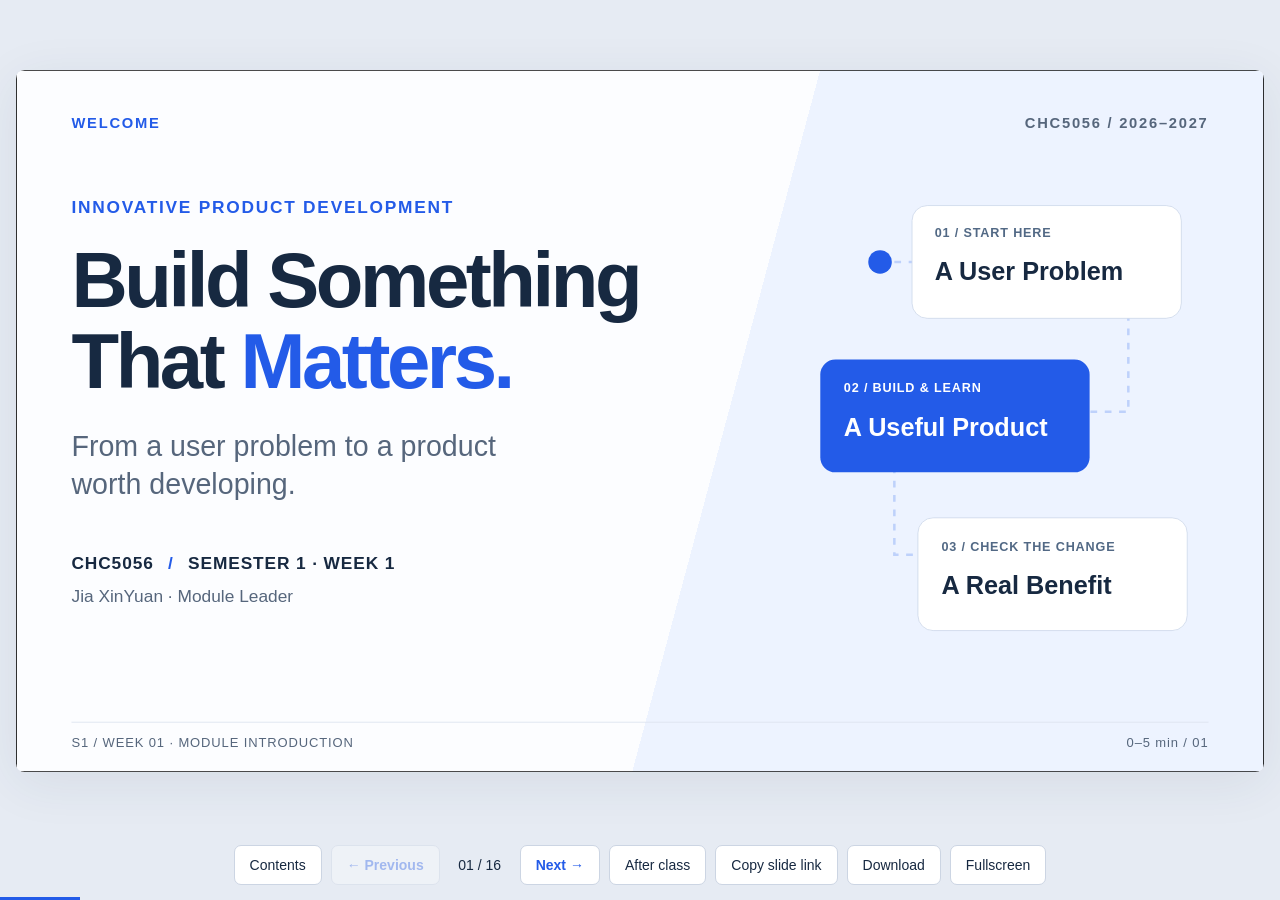
==== 2026-2027/index.html @ d38de9e3 "Add 2026–2027 Week 1 slide deck Add a complete interactive HTML slide deck for CHC5056 Week 1 (2026–" ====
<!DOCTYPE html><html lang="en"><head><meta charset="utf-8"><meta name="viewport" content="width=device-width, initial-scale=1"><link rel="icon" href="data:,"><meta name="description" content="CHC5056 Innovative Product Development. Week 1: Module Introduction. A 45-minute lecture for 2026–2027."><title>CHC5056 · Week 1</title><style>
:root{--ink:#172941;--muted:#56667c;--blue:#235be8;--line:#dce3ef;--soft:#eef3fd;--paper:#fcfdff}*{box-sizing:border-box}body{margin:0;background:#e6ebf3;color:var(--ink);font-family:Arial,Helvetica,sans-serif;overflow:hidden}button,a,summary{touch-action:manipulation}button{font:inherit;cursor:pointer}button:focus-visible,a:focus-visible,summary:focus-visible{outline:3px solid #b74700;outline-offset:4px}button:disabled{opacity:.35;cursor:default}[hidden]{display:none!important}.viewport{position:absolute;inset:12px 16px 70px;display:grid;place-items:center}.frame{position:relative;width:1440px;height:810px;flex:none}.stage{width:1440px;height:810px;background:var(--paper);position:absolute;transform-origin:top left;box-shadow:0 12px 60px #293d5a15;border-radius:10px;overflow:hidden}.slide{position:absolute;inset:0;padding:48px 64px 66px}.eyebrow{display:flex;align-items:center;justify-content:space-between;font-size:17px;font-weight:700;letter-spacing:2px;color:var(--muted);text-transform:uppercase;height:28px}.eyebrow .chapter{color:var(--blue)}h2{font-size:54px;letter-spacing:-1.8px;line-height:1.1;margin:31px 0 26px;max-width:1270px}h3{font-size:34px;line-height:1.16;margin:16px 0;color:var(--ink);letter-spacing:-.6px}p{margin:0;font-size:27px;line-height:1.38}.subtitle{font-size:25px;color:var(--muted);margin:-8px 0 24px}.tag{font-size:17px;letter-spacing:1.5px;font-weight:700;color:var(--blue)}.grid{display:grid;gap:26px}.two{grid-template-columns:1fr 1fr}.three{grid-template-columns:repeat(3,1fr)}.card{border:1px solid var(--line);border-radius:14px;padding:28px;background:#fff}.card .card-copy{margin:0;font-size:27px;line-height:1.38;color:var(--muted)}.card.blue{background:var(--soft);border-color:#c6d6fc}.card.blue h3{color:var(--blue)}.prompt{margin-top:27px;padding:23px 27px;display:flex;gap:30px;background:#172941;border-radius:12px;color:white;align-items:center}.prompt b{font-size:22px;min-width:230px}.prompt span{font-size:25px;line-height:1.35}.slide-foot{position:absolute;bottom:26px;left:64px;right:64px;border-top:1px solid var(--line);padding-top:14px;display:flex;justify-content:space-between;font-size:15px;letter-spacing:1px;color:var(--muted)}.fine{font-size:21px;line-height:1.4;color:var(--muted);margin-top:22px}.statement{font-size:29px;line-height:1.35;margin-top:29px;max-width:1150px}.mini{border-top:1px solid var(--line);padding-top:19px;margin-top:23px;font-size:23px}.process{display:flex;align-items:center;justify-content:space-between;background:var(--soft);padding:23px 28px;border-radius:12px;margin-bottom:27px;font-size:29px;font-weight:700}.process b{color:var(--blue)}.outcomes{display:grid;gap:18px}.outcomes article{display:flex;gap:32px;align-items:center;padding:19px 25px;border-top:1px solid var(--line)}.outcomes article>span{font-size:64px;letter-spacing:-3px;color:var(--blue);width:88px;flex-shrink:0}.outcomes h3{margin:0 0 9px}.outcomes p{color:var(--muted)}.semester{border:1px solid var(--line);border-radius:14px;padding:23px 28px;background:#fff}.semester h3{font-size:30px;margin:8px 0 20px}.journey{display:grid;gap:18px}.milestones{display:grid;grid-template-columns:repeat(4,1fr);gap:20px}.milestones>div{border-left:3px solid #b7ccfc;padding-left:18px}.milestones b{color:var(--blue);font-size:22px}.milestones p{font-size:24px;line-height:1.25;margin-top:8px}.assessment{width:100%;border-collapse:collapse;text-align:left;font-size:24px;line-height:1.2}.assessment th,.assessment td{padding:14px 13px;border-bottom:1px solid var(--line)}.assessment thead{font-size:16px;text-transform:uppercase;letter-spacing:1px;color:var(--muted)}.assessment tbody th{font-weight:600;width:37%}.assessment td:nth-child(2){font-size:31px;color:var(--blue);font-weight:700}.assessment td:nth-child(3){width:33%;font-size:22px}.assessment td:last-child{font-size:22px}.ribbon{background:var(--soft);padding:19px 22px;margin-top:20px;border-radius:10px;display:flex;justify-content:space-between;font-size:22px;gap:20px}.parta{display:flex;gap:55px;align-items:center;border-top:1px solid var(--line);padding:27px 0}.big-number{font-size:156px;font-weight:700;letter-spacing:-9px;color:var(--blue);min-width:300px}.big-number span{font-size:75px}.big-number p{letter-spacing:0;color:var(--muted);font-size:25px;font-weight:400}.parta h3{font-size:44px;margin-top:0}.pills{display:flex;gap:12px;margin:20px 0}.pills span{border:1px solid var(--line);padding:9px 14px;border-radius:30px;font-size:22px}.lead.small{font-size:28px}.matching{display:grid;grid-template-columns:1fr 290px;gap:36px}.matching ol{margin:0;padding-left:38px}.matching li{font-size:27px;line-height:1.3;padding:13px 0 13px 8px;border-bottom:1px solid var(--line)}.key{display:flex;flex-direction:column;gap:12px;padding:16px 22px;background:var(--soft);border-radius:12px}.key span{font-size:25px;padding:10px 0;color:var(--blue)}.explanation{margin-top:20px;font-size:23px}.explanation summary{width:max-content;cursor:pointer;color:var(--blue);font-weight:700;padding:9px 0;max-width:100%}.explanation[open]{position:absolute;z-index:4;inset:auto 64px 78px;background:#fff;border:2px solid #9cb7f7;border-radius:12px;box-shadow:0 8px 50px #17294125;padding:14px 24px;max-height:340px;overflow:auto}.explanation>div{line-height:1.4;padding:12px 0 6px;font-size:24px}.explanation p{font-size:24px;margin-top:12px}.bridge{display:flex;justify-content:center;gap:26px;margin-top:32px;font-size:30px;font-weight:700}.bridge span{color:var(--blue)}.problem{display:flex;gap:28px;padding:21px 26px;background:var(--soft);align-items:center;border-radius:10px;margin-bottom:30px}.problem .tag{width:160px;flex-shrink:0}.problem p{font-size:28px}.value-chain{display:grid;grid-template-columns:1fr 30px 1fr 30px 1fr;gap:15px;align-items:center}.value-chain .card{height:274px;padding:25px}.value-chain .card h3{font-size:32px}.value-chain .card p{font-size:26px}.arrow{font-size:35px;color:var(--blue)}.statements{margin:0;padding:0;list-style:none;counter-reset:statement}.statements li{counter-increment:statement;display:flex;align-items:center;gap:21px;padding:13px 0;border-bottom:1px solid var(--line);font-size:29px}.statements li:before{content:counter(statement);font-size:21px;color:var(--blue);background:var(--soft);border-radius:50%;width:37px;height:37px;display:grid;place-items:center;flex-shrink:0}.adapt{display:grid;grid-template-columns:1fr 1fr 1fr;gap:20px}.adapt>div{padding:24px;border:1px solid var(--line);border-radius:12px}.adapt h3{font-size:32px}.adapt p{font-size:26px;color:var(--muted)}.adapt .evidence{background:var(--soft)}.adapt .tag{font-size:15px;letter-spacing:1px}.loop{display:flex;gap:28px;justify-content:center;align-items:center;font-size:31px;font-weight:700;margin-top:35px}.loop b{color:var(--blue)}.idea{background:var(--soft);border-left:5px solid var(--blue);padding:20px 26px;position:relative}.idea p{font-size:35px;margin-top:8px}.badge{position:absolute;right:25px;top:36px;color:var(--blue);font-size:20px;font-weight:700}.worksheet{display:grid;grid-template-columns:1fr 1fr;gap:20px 40px;margin-top:24px}.worksheet>div{border-bottom:1px solid var(--line);padding-bottom:15px}.worksheet b{font-size:19px;letter-spacing:1px;color:var(--blue)}.worksheet p{font-size:26px;margin-top:8px}.worksheet+.prompt{margin-top:22px;padding:18px 24px}.finish-grid{display:grid;grid-template-columns:1.25fr 1fr;gap:55px}.exit{margin:15px 0;padding-left:30px}.exit li{font-size:30px;line-height:1.3;padding:16px 0 16px 10px;border-bottom:1px solid var(--line)}.next{background:var(--soft);border-radius:12px;padding:30px}.next h3{font-size:42px}.next p{font-size:25px}.next hr{border:0;border-top:1px solid #cbd9f7;margin:24px 0}.cover{background:linear-gradient(105deg,#fcfdff 56%,#edf3ff 56%)}.cover-copy{position:absolute;top:145px;left:64px;z-index:1}.kicker{font-size:20px;letter-spacing:2px;color:var(--blue);font-weight:700}h1{font-size:90px;line-height:1.04;letter-spacing:-4px;margin:24px 0 28px;font-weight:700}h1 em{font-style:normal;color:var(--blue)}.lead{font-size:33px;line-height:1.35;color:var(--muted)}.cover-meta{margin-top:49px;font-size:20px;font-weight:700;line-height:1.9;letter-spacing:1px}.cover-meta span{color:var(--blue);margin:0 10px}.cover-meta small{font-size:20px;font-weight:400;letter-spacing:0;color:var(--muted)}.cover-art{position:absolute;width:505px;right:40px;top:103px}.svg-label{font:bold 15px Arial;fill:#526985;letter-spacing:1px}.svg-title{font:bold 30px Arial;fill:#172941}.light{fill:white}.toolbar{position:absolute;height:54px;bottom:8px;left:20px;right:20px;display:flex;align-items:center;gap:9px;justify-content:center}.toolbar button,.toolbar a{border:1px solid #ccd5e3;background:#fff;border-radius:7px;padding:10px 15px;font-size:14px;color:var(--ink);text-decoration:none;line-height:18px}.toolbar button:hover,.toolbar a:hover{background:var(--soft)}.toolbar .nav{color:var(--blue);font-weight:700}.counter{font-size:14px;font-variant-numeric:tabular-nums;width:62px;text-align:center}.progress{height:3px;position:fixed;bottom:0;left:0;background:var(--blue);transition:width .18s}.status{position:fixed;bottom:74px;left:50%;transform:translateX(-50%);background:var(--ink);color:white;padding:10px 18px;border-radius:8px;font-size:15px;z-index:30}.sr-only{position:absolute;width:1px;height:1px;padding:0;margin:-1px;overflow:hidden;clip:rect(0,0,0,0);white-space:nowrap;border:0}dialog{border:1px solid var(--line);border-radius:16px;width:min(900px,85vw);max-height:82vh;padding:30px;color:var(--ink);box-shadow:0 20px 80px #17294133}dialog::backdrop{background:#132a4e77}dialog header{display:flex;justify-content:space-between;align-items:center;gap:20px;margin-bottom:20px}dialog h2{font-size:30px;margin:0;letter-spacing:-.5px}dialog header button{background:var(--soft);border:0;border-radius:6px;padding:9px 14px;color:var(--ink)}.contents-list{display:grid;grid-template-columns:1fr 1fr;gap:9px;list-style:none;padding:0;margin:0}.contents-list button{width:100%;height:100%;text-align:left;background:white;border:1px solid var(--line);border-radius:7px;padding:13px;font-size:16px;line-height:1.3}.contents-list button[aria-current]{border-color:var(--blue);background:var(--soft);color:var(--blue)}.note-copy p{font-size:22px;line-height:1.6}.note-copy .note-section{font-size:15px;color:var(--blue);letter-spacing:1px;margin-bottom:16px;font-weight:700}.dialog-hint{font-size:14px;color:var(--muted);margin-top:20px}.noscript{position:fixed;inset:0;z-index:100;background:white;padding:50px;font-size:26px}@media(prefers-reduced-motion:reduce){*,*:before,*:after{transition:none!important;animation:none!important}}@media print{body{overflow:visible;background:white}.viewport{position:static;display:block}.frame{width:auto!important;height:auto!important}.stage{position:static;transform:none!important;width:auto;height:auto;box-shadow:none}.slide{display:block!important;position:relative;width:1440px;height:810px;break-after:page}.toolbar,.progress,dialog,.status{display:none!important}@page{size:16in 9in;margin:0}}

.assessment-cards{display:grid;grid-template-columns:1fr 1fr;gap:14px 18px}
.assessment-card{position:relative;min-height:128px;border:1px solid var(--line);border-radius:12px;padding:16px 18px;background:#fff}
.assessment-head{display:flex;align-items:flex-start;justify-content:space-between;gap:14px}
.assessment-head h3{font-size:22px;line-height:1.18;margin:0;letter-spacing:-.25px;max-width:76%}
.ownership{flex:none;padding:6px 11px;border-radius:999px;font-size:13px;line-height:1;font-weight:700}
.ownership.individual{background:#dbeafe;color:#1e40af}
.ownership.group{background:#d1fae5;color:#065f46}
.ownership.mixed{background:#ede9fe;color:#5b21b6}
.weight{display:block;margin-top:8px;font-size:35px;line-height:1;color:var(--blue)}
.weight.group-colour{color:#07845c}
.assessment-card p{margin-top:4px;font-size:18px;line-height:1.25;color:var(--muted)}
.milestone{position:absolute;right:18px;bottom:16px;font-size:15px;color:var(--muted)}
.sprint-card{grid-column:1 / -1;min-height:116px;background:var(--soft);border-color:#c6d6fc}
.sprint-card .assessment-head h3{max-width:none}
.sprint-body{display:grid;grid-template-columns:125px 1fr auto;align-items:end;gap:20px}
.sprint-body .weight{font-size:46px;margin-top:5px}
.sprint-body p{font-size:19px;margin:5px 0 0}
.sprint-body .milestone{position:static;padding-bottom:3px}
.assessment-alert{margin-top:14px;padding:14px 18px;border-left:5px solid var(--blue);border-radius:0 10px 10px 0;background:#dbeafe;display:flex;align-items:center;gap:34px}
.assessment-alert b{flex:none;font-size:18px;color:#1e40af}
.assessment-alert span{font-size:18px;line-height:1.25;color:#263e62}
</style></head><body><noscript><div class="noscript">Enable JavaScript to use this slide presentation.</div></noscript><main class="viewport" aria-label="Week 1 presentation"><div class="frame"><div class="stage"><section class="slide cover" id="slide-1" data-title="Build Something That Matters." tabindex="-1" aria-label="Slide 1: Build Something That Matters." ><div class="eyebrow"><span class="chapter">Welcome</span><span>CHC5056 / 2026–2027</span></div><div class="cover-copy"><p class="kicker">INNOVATIVE PRODUCT DEVELOPMENT</p><h1>Build Something<br>That <em>Matters.</em></h1><p class="lead">From a user problem to a product<br>worth developing.</p><div class="cover-meta">CHC5056 <span> / </span> SEMESTER 1 · WEEK 1<br><small>Jia XinYuan · Module Leader</small></div></div><div class="cover-art" aria-label="Product development connects a user problem, a product and a benefit"><svg viewBox="0 0 520 590" role="img"><title>Start with a problem. Build a product. Check the benefit.</title><path d="M105 122H400V300H122V470H415" fill="none" stroke="#bed1fb" stroke-width="3" stroke-dasharray="8 9"/><circle cx="105" cy="122" r="14" fill="#235be8"/><rect x="143" y="55" width="320" height="134" rx="18" fill="#fff" stroke="#ced9eb"/><text x="170" y="92" class="svg-label">01 / START HERE</text><text x="170" y="144" class="svg-title">A User Problem</text><rect x="34" y="238" width="320" height="134" rx="18" fill="#235be8"/><text x="62" y="277" class="svg-label light">02 / BUILD &amp; LEARN</text><text x="62" y="329" class="svg-title light">A Useful Product</text><rect x="150" y="426" width="320" height="134" rx="18" fill="#fff" stroke="#ced9eb"/><text x="178" y="465" class="svg-label">03 / CHECK THE CHANGE</text><text x="178" y="517" class="svg-title">A Real Benefit</text></svg></div><p class="study-note" hidden>This module connects product development, teamwork and professional practice. You will learn to explain decisions and support claims with evidence. Use the arrow keys or the buttons to navigate. Open Contents to jump to a page; copy the address to share a specific slide.</p><footer class="slide-foot"><span>S1 / WEEK 01 · MODULE INTRODUCTION</span><span>0–5 min <span aria-hidden="true"> / </span> 01</span></footer></section><section class="slide " id="slide-2" data-title="Which Product Creates More Value?" tabindex="-1" aria-label="Slide 2: Which Product Creates More Value?" hidden><div class="eyebrow"><span class="chapter">Start with value</span><span>CHC5056 / 2026–2027</span></div><h2>Which Product Creates More Value?</h2><p class="subtitle">Campus advice service · hypothetical teaching scenario</p><div class="grid two"><article class="card "><div class="tag">OPTION A</div><h3>More Features</h3><div class="card-copy">An AI assistant, custom themes and badges.<br><br>Students still do not know when they will be seen.</div></article><article class="card blue"><div class="tag">OPTION B</div><h3>A Clearer Wait</h3><div class="card-copy">A simple queue estimate and a call-back alert.<br><br>Suppose a pilot finds less time spent waiting at the desk.</div></article></div><div class="prompt"><b>Discuss · 2 Minutes</b><span>Choose A or B. Whose experience improves? What would you check?</span></div><p class="study-note" hidden>The pilot outcome is invented for this teaching scenario. Option B has a clearer connection to the stated waiting problem. Its value still depends on evidence, reliability and whose needs it serves. A larger feature list alone does not establish value.</p><footer class="slide-foot"><span>S1 / WEEK 01 · MODULE INTRODUCTION</span><span>0–5 min <span aria-hidden="true"> / </span> 02</span></footer></section><section class="slide " id="slide-3" data-title="Three Questions for Today." tabindex="-1" aria-label="Slide 3: Three Questions for Today." hidden><div class="eyebrow"><span class="chapter">Your learning outcomes</span><span>CHC5056 / 2026–2027</span></div><h2>Three Questions for Today.</h2><div class="outcomes"><article><span>01</span><div><h3>What Is This Module For?</h3><p>Explain how product development, teamwork and professional practice connect.</p></div></article><article><span>02</span><div><h3>What Am I Responsible For?</h3><p>Identify assessment milestones and individual and team responsibilities.</p></div></article><article><span>03</span><div><h3>What Makes a Product Useful?</h3><p>Distinguish product features, user problems and intended benefits.</p></div></article></div><p class="study-note" hidden>These are the three Lecture Learning Outcomes. The exit check returns to them. Today introduces adaptive delivery through an example; detailed Scrum mechanics and planning methods come later.</p><footer class="slide-foot"><span>S1 / WEEK 01 · MODULE INTRODUCTION</span><span>5–12 min <span aria-hidden="true"> / </span> 03</span></footer></section><section class="slide " id="slide-4" data-title="Develop a Product. Show Your Contribution." tabindex="-1" aria-label="Slide 4: Develop a Product. Show Your Contribution." hidden><div class="eyebrow"><span class="chapter">The module in practice</span><span>CHC5056 / 2026–2027</span></div><h2>Develop a Product. Show Your Contribution.</h2><div class="process"><span>Discover</span><b>→</b><span>Design</span><b>→</b><span>Build</span><b>→</b><span>Review &amp; Improve</span></div><div class="grid two"><article class="card "><div class="tag">TOGETHER</div><h3>Create a Coherent Product</h3><div class="card-copy">Coordinate decisions, combine work and respond to feedback.</div></article><article class="card "><div class="tag">INDIVIDUALLY</div><h3>Explain What You Contributed</h3><div class="card-copy">Use your work, decisions and evidence to show your contribution and understanding.</div></article></div><p class="statement">Practise the technical judgement, teamwork and responsibility needed for Level 6 project work.</p><p class="study-note" hidden>A shared product does not make individual responsibility disappear. Contribution evidence can include an implemented change, a design decision with reasons, or a recorded test and its findings. The formal assessment briefs specify the evidence requirements.</p><footer class="slide-foot"><span>S1 / WEEK 01 · MODULE INTRODUCTION</span><span>5–12 min <span aria-hidden="true"> / </span> 04</span></footer></section><section class="slide " id="slide-5" data-title="One Journey. Two Semesters." tabindex="-1" aria-label="Slide 5: One Journey. Two Semesters." hidden><div class="eyebrow"><span class="chapter">Your module journey</span><span>CHC5056 / 2026–2027</span></div><h2>One Journey. Two Semesters.</h2><div class="journey"><div class="semester"><span class="tag">SEMESTER 1</span><h3>Frame → Plan → Build → Review</h3><div class="milestones"><div><b>W1–4</b><p>Explore needs<br>and shape an idea</p></div><div><b>W5</b><p>Part A<br>proposal</p></div><div><b>W10</b><p>Sprint<br>Review 1</p></div><div><b>W12</b><p>Part B +<br>Sprint Review 2</p></div></div></div><div class="semester"><span class="tag">SEMESTER 2</span><h3>Improve → Evaluate → Reflect</h3><div class="milestones"><div><b>W5</b><p>Sprint<br>Review 3</p></div><div><b>W8</b><p>Sprint<br>Review 4</p></div><div><b>W11</b><p>Review 5 +<br>Part C</p></div><div><b>W12</b><p>Final verification<br>and module review</p></div></div></div></div><p class="fine">In-person Class Test: centrally scheduled outside normal teaching. Date, time and venue to be announced.</p><p class="study-note" hidden>The journey combines product work, feedback and reflection across the year. Part B and Sprint Review 2 share the S1 Week 12 seminar session but are separately assessed. S2 Week 12 final verification adds no mark. The Class Test is not held in the normal Week 12 lecture.</p><footer class="slide-foot"><span>S1 / WEEK 01 · MODULE INTRODUCTION</span><span>5–12 min <span aria-hidden="true"> / </span> 05</span></footer></section><section class="slide " id="slide-6" data-title="Know the Purpose of Each Assessment." tabindex="-1" aria-label="Slide 6: Know the Purpose of Each Assessment." hidden><div class="eyebrow"><span class="chapter">Assessment overview</span><span>CHC5056 / 2026–2027</span></div><h2>Know the Purpose of Each Assessment.</h2><div class="assessment-cards"><article class="assessment-card"><div class="assessment-head"><h3>Part A: Project Proposal/Plan and Defence</h3><span class="ownership individual">Individual</span></div><strong class="weight">30%</strong><p>Justify a computing product proposal.</p><span class="milestone">S1 Week 5</span></article><article class="assessment-card"><div class="assessment-head"><h3>Part B: Group Presentation</h3><span class="ownership group">Group</span></div><strong class="weight group-colour">10%</strong><p>Communicate the team’s product and project.</p><span class="milestone">S1 Week 12</span></article><article class="assessment-card"><div class="assessment-head"><h3>Part C: Employability Portfolio</h3><span class="ownership individual">Individual</span></div><strong class="weight">10%</strong><p>Evidence professional development.</p><span class="milestone">S2 Week 11</span></article><article class="assessment-card"><div class="assessment-head"><h3>Part D: In-person Class Test</h3><span class="ownership individual">Individual</span></div><strong class="weight">10%</strong><p>Demonstrate module understanding.</p><span class="milestone">Centrally scheduled · details to be announced</span></article><article class="assessment-card sprint-card"><div class="assessment-head"><h3>Part D: Five Sprint Reviews</h3><span class="ownership mixed">Group + Individual</span></div><div class="sprint-body"><strong class="weight">40%</strong><p><b>Five Reviews × 8%</b><br>Each Review: Group /40 + Individual /60</p><span class="milestone">S1 W10 &amp; W12 · S2 W5, W8 &amp; W11</span></div></article></div><div class="assessment-alert"><b>First Major Milestone</b><span>Part A is due in Semester 1, Week 5. Use the current brief and rubric for full requirements.</span></div><p class="study-note" hidden>Part D totals 50%: five Sprint Reviews at 8% each, plus the In-person Class Test at 10%. Reviews take place in S1 W10, S1 W12, S2 W5, S2 W8 and S2 W11. The Class Test is centrally scheduled; date, time and venue will be communicated separately. The Part A Defence clarifies understanding where required and has no separate numerical mark.</p><footer class="slide-foot"><span>S1 / WEEK 01 · MODULE INTRODUCTION</span><span>12–22 min <span aria-hidden="true"> / </span> 06</span></footer></section><section class="slide " id="slide-7" data-title="Your First Milestone: Part A." tabindex="-1" aria-label="Slide 7: Your First Milestone: Part A." hidden><div class="eyebrow"><span class="chapter">Start preparing</span><span>CHC5056 / 2026–2027</span></div><h2>Your First Milestone: Part A.</h2><div class="parta"><div class="big-number">30<span>%</span><p>of the module</p></div><div><h3>Project Proposal/Plan<br>and Defence</h3><div class="pills"><span>Individual report</span><span>1,500 words</span><span>S1 Week 5</span></div><p class="lead small">Begin with a specific user and problem.<br>Explain why the proposed product is worth investigating.</p></div></div><div class="prompt"><b>Before Your Seminar</b><span>Read the current Part A Specification and Rubric.<br>Bring an initial idea and questions about the required evidence.</span></div><p class="study-note" hidden>Use the mandatory Project Proposal Template provided with the current brief. The exact submission date is published on the student website. Today introduces the purpose and first preparation steps; the Seminar explores the brief and rubric. Your project-interest card today is formative, and you are not committing to a final product idea.</p><footer class="slide-foot"><span>S1 / WEEK 01 · MODULE INTRODUCTION</span><span>12–22 min <span aria-hidden="true"> / </span> 07</span></footer></section><section class="slide " id="slide-8" data-title="Which Evidence Belongs Where?" tabindex="-1" aria-label="Slide 8: Which Evidence Belongs Where?" hidden><div class="eyebrow"><span class="chapter">Retrieval check 01</span><span>CHC5056 / 2026–2027</span></div><h2>Which Evidence Belongs Where?</h2><p class="subtitle">Work with a neighbour. Match each example to its primary assessment purpose.</p><div class="matching"><ol type="A"><li>A researched argument for a proposed product</li><li>A shared presentation communicating the team’s project</li><li>A portfolio showing professional development</li><li>A working increment and evidence of your contribution</li><li>Individual responses to questions about module concepts</li></ol><div class="key"><span>Part D · Class Test</span><span>Part C</span><span>Part A</span><span>Part D · Reviews</span><span>Part B</span></div></div><details class="explanation"><summary>Explore the Reasoning</summary><div><b>A → Part A · B → Part B · C → Part C · D → Sprint Reviews · E → In-person Class Test.</b><p>Explain the purpose of each match. Some project evidence supports more than one assessment, but their criteria remain distinct.</p></div></details><p class="study-note" hidden>This is a formative matching exercise, not an assessment question. Discuss the purpose before checking the explanation. In particular, distinguish communicating the group project in Part B from demonstrating product and individual contribution evidence in the Sprint Reviews.</p><footer class="slide-foot"><span>S1 / WEEK 01 · MODULE INTRODUCTION</span><span>12–22 min <span aria-hidden="true"> / </span> 08</span></footer></section><section class="slide " id="slide-9" data-title="The Project Creates and Improves the Product." tabindex="-1" aria-label="Slide 9: The Project Creates and Improves the Product." hidden><div class="eyebrow"><span class="chapter">Make the distinction</span><span>CHC5056 / 2026–2027</span></div><h2>The Project Creates and Improves the Product.</h2><div class="grid two"><article class="card "><div class="tag">PROJECT</div><h3>The Organised Work</h3><div class="card-copy">A temporary effort to design, build and evaluate a campus queue service.<div class="mini">People · time · decisions · delivery</div></div></article><article class="card blue"><div class="tag">PRODUCT</div><h3>The Result People Use</h3><div class="card-copy">The queue service that helps students know when to return.<div class="mini">A system · a service · an experience</div></div></article></div><div class="bridge">Project work <span>→</span> Product <span>→</span> Use and improvement</div><p class="statement">Finishing the work does not, by itself, prove that users benefit.</p><p class="study-note" hidden>A project has a defined purpose and a beginning and end. A product can continue to be used and improved after a particular project ends. In computing, a product can be software, a system or a service. The same distinction applies to the campus queue example.</p><footer class="slide-foot"><span>S1 / WEEK 01 · MODULE INTRODUCTION</span><span>22–32 min <span aria-hidden="true"> / </span> 09</span></footer></section><section class="slide " id="slide-10" data-title="A Feature Is Not a Benefit." tabindex="-1" aria-label="Slide 10: A Feature Is Not a Benefit." hidden><div class="eyebrow"><span class="chapter">Follow the value chain</span><span>CHC5056 / 2026–2027</span></div><h2>A Feature Is Not a Benefit.</h2><div class="problem"><span class="tag">USER PROBLEM</span><p>Students wait at the desk because they do not know when they will be called.</p></div><div class="value-chain"><article class="card "><div class="tag">FEATURE / OUTPUT</div><h3>A Queue Alert</h3><div class="card-copy">What we build and deliver.</div></article><b class="arrow">→</b><article class="card "><div class="tag">OUTCOME</div><h3>Less Waiting at the Desk</h3><div class="card-copy">The change we want to observe.</div></article><b class="arrow">→</b><article class="card blue"><div class="tag">BENEFIT</div><h3>More Control over Time</h3><div class="card-copy">Why that change matters to students.</div></article></div><p class="fine">These are intended effects in a teaching scenario. Evidence is needed to establish whether they occur.</p><p class="study-note" hidden>A feature describes something a product can do. An output is a delivered result, such as the implemented alert. An outcome is a change resulting from use. A benefit is an improvement valued by a stakeholder. The chain is a hypothesis until evidence supports the connections.</p><footer class="slide-foot"><span>S1 / WEEK 01 · MODULE INTRODUCTION</span><span>22–32 min <span aria-hidden="true"> / </span> 10</span></footer></section><section class="slide " id="slide-11" data-title="Value for Whom?" tabindex="-1" aria-label="Slide 11: Value for Whom?" hidden><div class="eyebrow"><span class="chapter">Stakeholder perspectives</span><span>CHC5056 / 2026–2027</span></div><h2>Value for Whom?</h2><div class="grid two"><article class="card "><div class="tag">STUDENT</div><h3>“Let Me Use My Time Well.”</h3><div class="card-copy">Wants a reliable estimate and enough notice to return.<div class="mini">Possible indicator: time spent waiting at the desk</div></div></article><article class="card "><div class="tag">SERVICE MANAGER</div><h3>“Keep the Service Moving.”</h3><div class="card-copy">Wants students to return on time and staff capacity to be used well.<div class="mini">Possible indicator: missed appointments</div></div></article></div><div class="prompt"><b>Think It Through</b><span>Could less waiting for students create more missed appointments?<br>Check both perspectives before claiming success.</span></div><p class="study-note" hidden>Stakeholders can value different changes. An alert sent too early might reduce time at the desk but increase missed appointments. These are hypothetical effects. Check outcomes for affected stakeholders rather than choosing a single convenient success measure.</p><footer class="slide-foot"><span>S1 / WEEK 01 · MODULE INTRODUCTION</span><span>22–32 min <span aria-hidden="true"> / </span> 11</span></footer></section><section class="slide " id="slide-12" data-title="Classify the Claim." tabindex="-1" aria-label="Slide 12: Classify the Claim." hidden><div class="eyebrow"><span class="chapter">Retrieval check 02</span><span>CHC5056 / 2026–2027</span></div><h2>Classify the Claim.</h2><p class="subtitle">Use each label once: project, feature/output, outcome, benefit, assumption.</p><ol class="statements"><li><span>Build and evaluate a queue service over six weeks.</span></li><li><span>The service sends a call-back alert.</span></li><li><span>Students spend less time waiting at the desk.</span></li><li><span>Students have more control over their time.</span></li><li><span>Students will notice the alert and return in time.</span></li></ol><details class="explanation"><summary>Explore the Reasoning</summary><div><b>1 Project · 2 Feature/output · 3 Outcome · 4 Benefit · 5 Assumption.</b><p>Statement 3 needs observation; statement 5 needs investigation. Correct this claim: “Sending an alert proves that students benefit.”</p></div></details><p class="study-note" hidden>The statements describe a hypothetical product; they are not verified findings. An outcome is a change, while a benefit explains why the change matters. The claim about returning in time is an assumption that could fail even when the alert feature works.</p><footer class="slide-foot"><span>S1 / WEEK 01 · MODULE INTRODUCTION</span><span>22–32 min <span aria-hidden="true"> / </span> 12</span></footer></section><section class="slide " id="slide-13" data-title="What Do We Still Not Know?" tabindex="-1" aria-label="Slide 13: What Do We Still Not Know?" hidden><div class="eyebrow"><span class="chapter">Work with uncertainty</span><span>CHC5056 / 2026–2027</span></div><h2>What Do We Still Not Know?</h2><p class="subtitle">A promising idea still contains unanswered questions.</p><div class="grid three"><article class="card "><div class="tag">PEOPLE</div><h3>Will Students Respond?</h3><div class="card-copy">Will they notice the alert and return in time?</div></article><article class="card "><div class="tag">SERVICE</div><h3>Will It Fit the Workflow?</h3><div class="card-copy">Can staff keep queue estimates up to date?</div></article><article class="card "><div class="tag">TECHNOLOGY</div><h3>Will It Work Reliably?</h3><div class="card-copy">Will the notification arrive when needed?</div></article></div><div class="prompt"><b>Discuss · 2 Minutes</b><span>Identify two uncertainties. Which would you investigate first, and why?</span></div><p class="study-note" hidden>An uncertainty is something we do not yet know. Name it explicitly rather than burying it inside a feature list. Useful evidence could come from observation, service records, interviews or a small trial. Detailed requirements discovery begins in Week 2.</p><footer class="slide-foot"><span>S1 / WEEK 01 · MODULE INTRODUCTION</span><span>32–38 min <span aria-hidden="true"> / </span> 13</span></footer></section><section class="slide " id="slide-14" data-title="New Evidence Should Change the Plan." tabindex="-1" aria-label="Slide 14: New Evidence Should Change the Plan." hidden><div class="eyebrow"><span class="chapter">Why adaptive delivery?</span><span>CHC5056 / 2026–2027</span></div><h2>New Evidence Should Change the Plan.</h2><div class="adapt"><div><span class="tag">INITIAL IDEA</span><h3>Send a Text Alert<br>Five Minutes before a Turn.</h3><p>Assumption: students can return in time.</p></div><div class="evidence"><span class="tag">SUPPOSE A SMALL TRIAL FINDS…</span><h3>Some Students Are<br>Ten Minutes Away.</h3><p>The alert arrives, but the timing is wrong.</p></div><div><span class="tag">REVISE AND CHECK</span><h3>Explore Earlier Notice<br>or a Return Window.</h3><p>Check waiting time and missed turns again.</p></div></div><div class="loop">Plan <b>→</b> Try <b>→</b> Observe <b>→</b> Adapt <b>↻</b></div><p class="statement">Adaptive delivery still involves planning. Evidence helps us revise it.</p><p class="study-note" hidden>The trial is hypothetical. When important needs or solutions are uncertain, a small step can expose a weak assumption before extensive development. A predictive approach plans more of the work in advance where requirements are sufficiently understood; this example illustrates why an adaptive approach can help. It does not require detailed Scrum knowledge.</p><footer class="slide-foot"><span>S1 / WEEK 01 · MODULE INTRODUCTION</span><span>32–38 min <span aria-hidden="true"> / </span> 14</span></footer></section><section class="slide " id="slide-15" data-title="Turn a Vague Idea into a Useful Starting Point." tabindex="-1" aria-label="Slide 15: Turn a Vague Idea into a Useful Starting Point." hidden><div class="eyebrow"><span class="chapter">Your turn</span><span>CHC5056 / 2026–2027</span></div><h2>Turn a Vague Idea into a Useful Starting Point.</h2><div class="idea"><span class="tag">STARTING IDEA</span><p>“An AI app for students.”</p><span class="badge">5 MINUTES</span></div><div class="worksheet"><div><b>01 / USER</b><p>Which students, in which situation?</p></div><div><b>02 / PROBLEM</b><p>What difficulty do they experience?</p></div><div><b>03 / BENEFIT</b><p>What improvement would matter?</p></div><div><b>04 / UNCERTAINTY</b><p>What do you still need to find out?</p></div></div><div class="prompt"><b>Write → Compare → Refine</b><span>3 min: write four lines. 1 min: swap with a neighbour.<br>1 min: make the user, problem or benefit more specific.</span></div><details class="explanation"><summary>Explore the Reasoning</summary><div>One possible rewrite: <b>Students visiting the advice desk</b> do not know when they will be seen. A queue-notification service could help them <b>use their waiting time more freely</b>. We need to find out whether they can return reliably after an alert. <b>The solution does not need AI unless evidence justifies it.</b></div></details><p class="study-note" hidden>Keep this four-line project-interest card for your Seminar. Identify a possible benefit, not a promise that the product will succeed. No final project choice is assessed in this lecture. Give peer feedback on specificity and reasoning, not on how technically impressive the idea sounds.</p><footer class="slide-foot"><span>S1 / WEEK 01 · MODULE INTRODUCTION</span><span>38–43 min <span aria-hidden="true"> / </span> 15</span></footer></section><section class="slide " id="slide-16" data-title="Leave with a Direction, Not Just an Idea." tabindex="-1" aria-label="Slide 16: Leave with a Direction, Not Just an Idea." hidden><div class="eyebrow"><span class="chapter">Check and continue</span><span>CHC5056 / 2026–2027</span></div><h2>Leave with a Direction, Not Just an Idea.</h2><div class="finish-grid"><div><span class="tag">EXIT CHECK</span><ol class="exit"><li>How does developing a product help you practise professional teamwork?</li><li>What is your first assessment milestone, and who is responsible?</li><li>How is a product feature different from a user benefit?</li></ol></div><div class="next"><span class="tag">BEFORE YOUR SEMINAR</span><h3>Bring Your<br>Four-Line Card.</h3><p>Read the Part A brief and rubric.<br>Bring one example of a skill you have used, and one question.</p><hr><span class="tag">NEXT WEEK</span><p><b>From Idea to Requirement</b><br>Investigate needs. Challenge assumptions.</p></div></div><p class="study-note" hidden>Use the three exit questions to check the Lecture Learning Outcomes. Your individual skills baseline is developed in the Seminar using examples from previous work. Keep one unresolved question alongside your idea card. The current Module Guide and assessment documents on the student website remain the source for formal requirements.</p><footer class="slide-foot"><span>S1 / WEEK 01 · MODULE INTRODUCTION</span><span>43–45 min <span aria-hidden="true"> / </span> 16</span></footer></section></div></div></main><nav class="toolbar" aria-label="Presentation controls"><button id="show-contents" aria-haspopup="dialog">Contents</button><button id="previous" class="nav" aria-label="Previous slide">← Previous</button><span id="counter" class="counter">01 / 16</span><button id="next" class="nav" aria-label="Next slide">Next →</button><button id="show-notes" aria-haspopup="dialog">After class</button><button id="copy-link">Copy slide link</button><button id="download">Download</button><button id="fullscreen">Fullscreen</button></nav><div class="progress" aria-hidden="true"></div><div id="status" class="status" role="status" hidden></div><div id="slide-announcement" class="sr-only" aria-live="polite" aria-atomic="true"></div><dialog id="contents" aria-labelledby="contents-title"><header><h2 id="contents-title">Week 1 · Contents</h2><button data-close aria-label="Close contents">Close ✕</button></header><ol class="contents-list"></ol><p class="dialog-hint">45 minutes · 16 slides · Use ← → or Page Up / Page Down to navigate.</p></dialog><dialog id="notes" aria-labelledby="notes-title"><header><h2 id="notes-title">After Class</h2><button data-close aria-label="Close after-class notes">Close ✕</button></header><div class="note-copy"><p class="note-section"></p><p id="notes-text"></p></div><p class="dialog-hint">Close this panel or press Escape to return to the slides.</p></dialog><script>
const slides = [...document.querySelectorAll('.slide')];
const stage = document.querySelector('.stage');
const frame = document.querySelector('.frame');
const viewport = document.querySelector('.viewport');
const contents = document.querySelector('#contents');
const notes = document.querySelector('#notes');
const previous = document.querySelector('#previous');
const next = document.querySelector('#next');
const counter = document.querySelector('#counter');
const list = document.querySelector('.contents-list');
let current = 0;
let announcementTimer;
function resize() {
 const scale = Math.min(viewport.clientWidth / 1440, viewport.clientHeight / 810);
 frame.style.width = `${1440 * scale}px`;
 frame.style.height = `${810 * scale}px`;
 stage.style.transform = `scale(${scale})`;
}
function closePanels() {
 for (const dialog of [contents, notes]) if (dialog.open) dialog.close();
 document.querySelectorAll('details[open]').forEach(detail => detail.open = false);
}
function render() {
 const match = /^#slide-([1-9][0-9]*)$/.exec(location.hash);
 const page = match ? Number(match[1]) : 1;
 current = Number.isSafeInteger(page) && page >= 1 && page <= slides.length ? page - 1 : 0;
 if (location.hash !== `#slide-${current + 1}`) history.replaceState(null, '', `#slide-${current + 1}`);
 const focusWasOnSlide = slides.some(slide => slide.contains(document.activeElement));
 closePanels();
 slides.forEach((slide, index) => slide.hidden = index !== current);
 previous.disabled = current === 0;
 next.disabled = current === slides.length - 1;
 counter.textContent = `${String(current + 1).padStart(2, '0')} / ${slides.length}`;
 document.querySelector('.progress').style.width = `${(current + 1) / slides.length * 100}%`;
 document.title = `W1 · ${slides[current].dataset.title} | CHC5056`;
 document.querySelector('#slide-announcement').textContent = `Slide ${current + 1} of ${slides.length}: ${slides[current].dataset.title}`;
 list.querySelectorAll('button').forEach((button, index) => {
  if(index === current) button.setAttribute('aria-current', 'page');
  else button.removeAttribute('aria-current');
 });
 if (focusWasOnSlide) slides[current].focus({preventScroll:true});
}
function go(index) {
 const bounded = Math.max(0, Math.min(slides.length - 1, index));
 if (bounded !== current) location.hash = `slide-${bounded + 1}`;
}
slides.forEach((slide, index) => {
 const li = document.createElement('li');
 const button = document.createElement('button');
 button.textContent = `${String(index + 1).padStart(2,'0')} · ${slide.dataset.title}`;
 button.addEventListener('click', () => {contents.close(); go(index);});
 li.append(button); list.append(li);
});
previous.addEventListener('click', () => go(current - 1));
next.addEventListener('click', () => go(current + 1));
document.querySelector('#show-contents').addEventListener('click', () => contents.showModal());
document.querySelector('#show-notes').addEventListener('click', () => {
 document.querySelector('#notes-title').textContent = slides[current].dataset.title;
 document.querySelector('.note-section').textContent = `SLIDE ${current + 1} / AFTER CLASS`;
 document.querySelector('#notes-text').textContent = slides[current].querySelector('.study-note').textContent;
 notes.showModal();
});
document.querySelectorAll('[data-close]').forEach(button => button.addEventListener('click', () => button.closest('dialog').close()));
function announce(message) {
 const status = document.querySelector('#status');
 clearTimeout(announcementTimer); status.textContent = message; status.hidden = false;
 announcementTimer = setTimeout(() => status.hidden = true, 5000);
}
document.querySelector('#fullscreen').addEventListener('click', async () => {
 try {
  if (document.fullscreenElement) await document.exitFullscreen();
  else if (document.documentElement.requestFullscreen) await document.documentElement.requestFullscreen();
  else announce('Fullscreen is unavailable here. Use your browser’s fullscreen command.');
 } catch { announce('Fullscreen is unavailable here. Use your browser’s fullscreen command.'); }
});
document.addEventListener('fullscreenchange', () => {
 document.querySelector('#fullscreen').textContent = document.fullscreenElement ? 'Exit fullscreen' : 'Fullscreen';
 resize();
});
document.querySelector('#copy-link').addEventListener('click', async () => {
 try { await navigator.clipboard.writeText(location.href); announce('Slide link copied.'); }
 catch { announce('Copy the address from your browser to share this slide.'); }
});
document.querySelector('#download').addEventListener('click', () => {
 const clone = document.documentElement.cloneNode(true);
 clone.querySelectorAll('dialog').forEach(dialog => dialog.removeAttribute('open'));
 clone.querySelectorAll('details').forEach(detail => detail.removeAttribute('open'));
 clone.querySelector('.contents-list').replaceChildren();
 clone.querySelector('#status').hidden = true;
 const blob = new Blob(['<!DOCTYPE html>\n', clone.outerHTML], {type:'text/html;charset=utf-8'});
 const url = URL.createObjectURL(blob);
 const anchor = document.createElement('a'); anchor.href = url; anchor.download = 'CHC5056-S1W1-2026-2027.html';
 anchor.click(); setTimeout(() => URL.revokeObjectURL(url), 10000);
});
document.addEventListener('keydown', event => {
 if (event.altKey || event.ctrlKey || event.metaKey || event.shiftKey || contents.open || notes.open) return;
 if (event.target.closest('input,textarea,select,[contenteditable="true"]')) return;
 if (event.key === 'Escape') {document.querySelectorAll('details[open]').forEach(detail => detail.open = false);return;}
 const actions = {ArrowRight:current+1,ArrowDown:current+1,PageDown:current+1,ArrowLeft:current-1,ArrowUp:current-1,PageUp:current-1,Home:0,End:slides.length-1};
 if (event.key in actions) {event.preventDefault();go(actions[event.key]);}
});
window.addEventListener('hashchange', render);
window.addEventListener('resize', resize);
new ResizeObserver(resize).observe(viewport);
render(); resize();
</script></body></html>
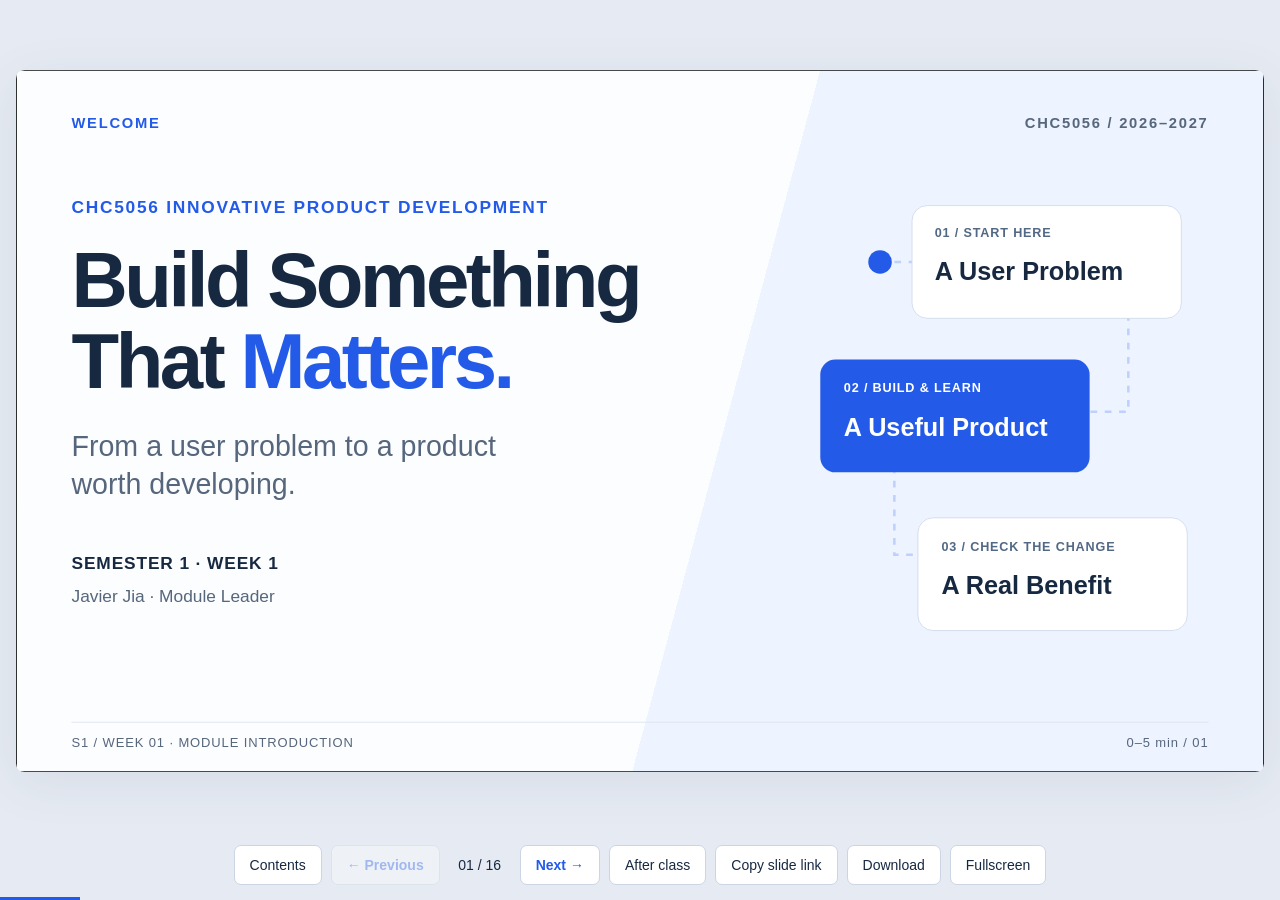
==== commit 19a5d27c: "feat: add presentation slides and content for week 1 module introduction" ====
--- a/2026-2027/index.html
+++ b/2026-2027/index.html
@@ -22,7 +22,7 @@
 .assessment-alert{margin-top:14px;padding:14px 18px;border-left:5px solid var(--blue);border-radius:0 10px 10px 0;background:#dbeafe;display:flex;align-items:center;gap:34px}
 .assessment-alert b{flex:none;font-size:18px;color:#1e40af}
 .assessment-alert span{font-size:18px;line-height:1.25;color:#263e62}
-</style></head><body><noscript><div class="noscript">Enable JavaScript to use this slide presentation.</div></noscript><main class="viewport" aria-label="Week 1 presentation"><div class="frame"><div class="stage"><section class="slide cover" id="slide-1" data-title="Build Something That Matters." tabindex="-1" aria-label="Slide 1: Build Something That Matters." ><div class="eyebrow"><span class="chapter">Welcome</span><span>CHC5056 / 2026–2027</span></div><div class="cover-copy"><p class="kicker">INNOVATIVE PRODUCT DEVELOPMENT</p><h1>Build Something<br>That <em>Matters.</em></h1><p class="lead">From a user problem to a product<br>worth developing.</p><div class="cover-meta">CHC5056 <span> / </span> SEMESTER 1 · WEEK 1<br><small>Jia XinYuan · Module Leader</small></div></div><div class="cover-art" aria-label="Product development connects a user problem, a product and a benefit"><svg viewBox="0 0 520 590" role="img"><title>Start with a problem. Build a product. Check the benefit.</title><path d="M105 122H400V300H122V470H415" fill="none" stroke="#bed1fb" stroke-width="3" stroke-dasharray="8 9"/><circle cx="105" cy="122" r="14" fill="#235be8"/><rect x="143" y="55" width="320" height="134" rx="18" fill="#fff" stroke="#ced9eb"/><text x="170" y="92" class="svg-label">01 / START HERE</text><text x="170" y="144" class="svg-title">A User Problem</text><rect x="34" y="238" width="320" height="134" rx="18" fill="#235be8"/><text x="62" y="277" class="svg-label light">02 / BUILD &amp; LEARN</text><text x="62" y="329" class="svg-title light">A Useful Product</text><rect x="150" y="426" width="320" height="134" rx="18" fill="#fff" stroke="#ced9eb"/><text x="178" y="465" class="svg-label">03 / CHECK THE CHANGE</text><text x="178" y="517" class="svg-title">A Real Benefit</text></svg></div><p class="study-note" hidden>This module connects product development, teamwork and professional practice. You will learn to explain decisions and support claims with evidence. Use the arrow keys or the buttons to navigate. Open Contents to jump to a page; copy the address to share a specific slide.</p><footer class="slide-foot"><span>S1 / WEEK 01 · MODULE INTRODUCTION</span><span>0–5 min <span aria-hidden="true"> / </span> 01</span></footer></section><section class="slide " id="slide-2" data-title="Which Product Creates More Value?" tabindex="-1" aria-label="Slide 2: Which Product Creates More Value?" hidden><div class="eyebrow"><span class="chapter">Start with value</span><span>CHC5056 / 2026–2027</span></div><h2>Which Product Creates More Value?</h2><p class="subtitle">Campus advice service · hypothetical teaching scenario</p><div class="grid two"><article class="card "><div class="tag">OPTION A</div><h3>More Features</h3><div class="card-copy">An AI assistant, custom themes and badges.<br><br>Students still do not know when they will be seen.</div></article><article class="card blue"><div class="tag">OPTION B</div><h3>A Clearer Wait</h3><div class="card-copy">A simple queue estimate and a call-back alert.<br><br>Suppose a pilot finds less time spent waiting at the desk.</div></article></div><div class="prompt"><b>Discuss · 2 Minutes</b><span>Choose A or B. Whose experience improves? What would you check?</span></div><p class="study-note" hidden>The pilot outcome is invented for this teaching scenario. Option B has a clearer connection to the stated waiting problem. Its value still depends on evidence, reliability and whose needs it serves. A larger feature list alone does not establish value.</p><footer class="slide-foot"><span>S1 / WEEK 01 · MODULE INTRODUCTION</span><span>0–5 min <span aria-hidden="true"> / </span> 02</span></footer></section><section class="slide " id="slide-3" data-title="Three Questions for Today." tabindex="-1" aria-label="Slide 3: Three Questions for Today." hidden><div class="eyebrow"><span class="chapter">Your learning outcomes</span><span>CHC5056 / 2026–2027</span></div><h2>Three Questions for Today.</h2><div class="outcomes"><article><span>01</span><div><h3>What Is This Module For?</h3><p>Explain how product development, teamwork and professional practice connect.</p></div></article><article><span>02</span><div><h3>What Am I Responsible For?</h3><p>Identify assessment milestones and individual and team responsibilities.</p></div></article><article><span>03</span><div><h3>What Makes a Product Useful?</h3><p>Distinguish product features, user problems and intended benefits.</p></div></article></div><p class="study-note" hidden>These are the three Lecture Learning Outcomes. The exit check returns to them. Today introduces adaptive delivery through an example; detailed Scrum mechanics and planning methods come later.</p><footer class="slide-foot"><span>S1 / WEEK 01 · MODULE INTRODUCTION</span><span>5–12 min <span aria-hidden="true"> / </span> 03</span></footer></section><section class="slide " id="slide-4" data-title="Develop a Product. Show Your Contribution." tabindex="-1" aria-label="Slide 4: Develop a Product. Show Your Contribution." hidden><div class="eyebrow"><span class="chapter">The module in practice</span><span>CHC5056 / 2026–2027</span></div><h2>Develop a Product. Show Your Contribution.</h2><div class="process"><span>Discover</span><b>→</b><span>Design</span><b>→</b><span>Build</span><b>→</b><span>Review &amp; Improve</span></div><div class="grid two"><article class="card "><div class="tag">TOGETHER</div><h3>Create a Coherent Product</h3><div class="card-copy">Coordinate decisions, combine work and respond to feedback.</div></article><article class="card "><div class="tag">INDIVIDUALLY</div><h3>Explain What You Contributed</h3><div class="card-copy">Use your work, decisions and evidence to show your contribution and understanding.</div></article></div><p class="statement">Practise the technical judgement, teamwork and responsibility needed for Level 6 project work.</p><p class="study-note" hidden>A shared product does not make individual responsibility disappear. Contribution evidence can include an implemented change, a design decision with reasons, or a recorded test and its findings. The formal assessment briefs specify the evidence requirements.</p><footer class="slide-foot"><span>S1 / WEEK 01 · MODULE INTRODUCTION</span><span>5–12 min <span aria-hidden="true"> / </span> 04</span></footer></section><section class="slide " id="slide-5" data-title="One Journey. Two Semesters." tabindex="-1" aria-label="Slide 5: One Journey. Two Semesters." hidden><div class="eyebrow"><span class="chapter">Your module journey</span><span>CHC5056 / 2026–2027</span></div><h2>One Journey. Two Semesters.</h2><div class="journey"><div class="semester"><span class="tag">SEMESTER 1</span><h3>Frame → Plan → Build → Review</h3><div class="milestones"><div><b>W1–4</b><p>Explore needs<br>and shape an idea</p></div><div><b>W5</b><p>Part A<br>proposal</p></div><div><b>W10</b><p>Sprint<br>Review 1</p></div><div><b>W12</b><p>Part B +<br>Sprint Review 2</p></div></div></div><div class="semester"><span class="tag">SEMESTER 2</span><h3>Improve → Evaluate → Reflect</h3><div class="milestones"><div><b>W5</b><p>Sprint<br>Review 3</p></div><div><b>W8</b><p>Sprint<br>Review 4</p></div><div><b>W11</b><p>Review 5 +<br>Part C</p></div><div><b>W12</b><p>Final verification<br>and module review</p></div></div></div></div><p class="fine">In-person Class Test: centrally scheduled outside normal teaching. Date, time and venue to be announced.</p><p class="study-note" hidden>The journey combines product work, feedback and reflection across the year. Part B and Sprint Review 2 share the S1 Week 12 seminar session but are separately assessed. S2 Week 12 final verification adds no mark. The Class Test is not held in the normal Week 12 lecture.</p><footer class="slide-foot"><span>S1 / WEEK 01 · MODULE INTRODUCTION</span><span>5–12 min <span aria-hidden="true"> / </span> 05</span></footer></section><section class="slide " id="slide-6" data-title="Know the Purpose of Each Assessment." tabindex="-1" aria-label="Slide 6: Know the Purpose of Each Assessment." hidden><div class="eyebrow"><span class="chapter">Assessment overview</span><span>CHC5056 / 2026–2027</span></div><h2>Know the Purpose of Each Assessment.</h2><div class="assessment-cards"><article class="assessment-card"><div class="assessment-head"><h3>Part A: Project Proposal/Plan and Defence</h3><span class="ownership individual">Individual</span></div><strong class="weight">30%</strong><p>Justify a computing product proposal.</p><span class="milestone">S1 Week 5</span></article><article class="assessment-card"><div class="assessment-head"><h3>Part B: Group Presentation</h3><span class="ownership group">Group</span></div><strong class="weight group-colour">10%</strong><p>Communicate the team’s product and project.</p><span class="milestone">S1 Week 12</span></article><article class="assessment-card"><div class="assessment-head"><h3>Part C: Employability Portfolio</h3><span class="ownership individual">Individual</span></div><strong class="weight">10%</strong><p>Evidence professional development.</p><span class="milestone">S2 Week 11</span></article><article class="assessment-card"><div class="assessment-head"><h3>Part D: In-person Class Test</h3><span class="ownership individual">Individual</span></div><strong class="weight">10%</strong><p>Demonstrate module understanding.</p><span class="milestone">Centrally scheduled · details to be announced</span></article><article class="assessment-card sprint-card"><div class="assessment-head"><h3>Part D: Five Sprint Reviews</h3><span class="ownership mixed">Group + Individual</span></div><div class="sprint-body"><strong class="weight">40%</strong><p><b>Five Reviews × 8%</b><br>Each Review: Group /40 + Individual /60</p><span class="milestone">S1 W10 &amp; W12 · S2 W5, W8 &amp; W11</span></div></article></div><div class="assessment-alert"><b>First Major Milestone</b><span>Part A is due in Semester 1, Week 5. Use the current brief and rubric for full requirements.</span></div><p class="study-note" hidden>Part D totals 50%: five Sprint Reviews at 8% each, plus the In-person Class Test at 10%. Reviews take place in S1 W10, S1 W12, S2 W5, S2 W8 and S2 W11. The Class Test is centrally scheduled; date, time and venue will be communicated separately. The Part A Defence clarifies understanding where required and has no separate numerical mark.</p><footer class="slide-foot"><span>S1 / WEEK 01 · MODULE INTRODUCTION</span><span>12–22 min <span aria-hidden="true"> / </span> 06</span></footer></section><section class="slide " id="slide-7" data-title="Your First Milestone: Part A." tabindex="-1" aria-label="Slide 7: Your First Milestone: Part A." hidden><div class="eyebrow"><span class="chapter">Start preparing</span><span>CHC5056 / 2026–2027</span></div><h2>Your First Milestone: Part A.</h2><div class="parta"><div class="big-number">30<span>%</span><p>of the module</p></div><div><h3>Project Proposal/Plan<br>and Defence</h3><div class="pills"><span>Individual report</span><span>1,500 words</span><span>S1 Week 5</span></div><p class="lead small">Begin with a specific user and problem.<br>Explain why the proposed product is worth investigating.</p></div></div><div class="prompt"><b>Before Your Seminar</b><span>Read the current Part A Specification and Rubric.<br>Bring an initial idea and questions about the required evidence.</span></div><p class="study-note" hidden>Use the mandatory Project Proposal Template provided with the current brief. The exact submission date is published on the student website. Today introduces the purpose and first preparation steps; the Seminar explores the brief and rubric. Your project-interest card today is formative, and you are not committing to a final product idea.</p><footer class="slide-foot"><span>S1 / WEEK 01 · MODULE INTRODUCTION</span><span>12–22 min <span aria-hidden="true"> / </span> 07</span></footer></section><section class="slide " id="slide-8" data-title="Which Evidence Belongs Where?" tabindex="-1" aria-label="Slide 8: Which Evidence Belongs Where?" hidden><div class="eyebrow"><span class="chapter">Retrieval check 01</span><span>CHC5056 / 2026–2027</span></div><h2>Which Evidence Belongs Where?</h2><p class="subtitle">Work with a neighbour. Match each example to its primary assessment purpose.</p><div class="matching"><ol type="A"><li>A researched argument for a proposed product</li><li>A shared presentation communicating the team’s project</li><li>A portfolio showing professional development</li><li>A working increment and evidence of your contribution</li><li>Individual responses to questions about module concepts</li></ol><div class="key"><span>Part D · Class Test</span><span>Part C</span><span>Part A</span><span>Part D · Reviews</span><span>Part B</span></div></div><details class="explanation"><summary>Explore the Reasoning</summary><div><b>A → Part A · B → Part B · C → Part C · D → Sprint Reviews · E → In-person Class Test.</b><p>Explain the purpose of each match. Some project evidence supports more than one assessment, but their criteria remain distinct.</p></div></details><p class="study-note" hidden>This is a formative matching exercise, not an assessment question. Discuss the purpose before checking the explanation. In particular, distinguish communicating the group project in Part B from demonstrating product and individual contribution evidence in the Sprint Reviews.</p><footer class="slide-foot"><span>S1 / WEEK 01 · MODULE INTRODUCTION</span><span>12–22 min <span aria-hidden="true"> / </span> 08</span></footer></section><section class="slide " id="slide-9" data-title="The Project Creates and Improves the Product." tabindex="-1" aria-label="Slide 9: The Project Creates and Improves the Product." hidden><div class="eyebrow"><span class="chapter">Make the distinction</span><span>CHC5056 / 2026–2027</span></div><h2>The Project Creates and Improves the Product.</h2><div class="grid two"><article class="card "><div class="tag">PROJECT</div><h3>The Organised Work</h3><div class="card-copy">A temporary effort to design, build and evaluate a campus queue service.<div class="mini">People · time · decisions · delivery</div></div></article><article class="card blue"><div class="tag">PRODUCT</div><h3>The Result People Use</h3><div class="card-copy">The queue service that helps students know when to return.<div class="mini">A system · a service · an experience</div></div></article></div><div class="bridge">Project work <span>→</span> Product <span>→</span> Use and improvement</div><p class="statement">Finishing the work does not, by itself, prove that users benefit.</p><p class="study-note" hidden>A project has a defined purpose and a beginning and end. A product can continue to be used and improved after a particular project ends. In computing, a product can be software, a system or a service. The same distinction applies to the campus queue example.</p><footer class="slide-foot"><span>S1 / WEEK 01 · MODULE INTRODUCTION</span><span>22–32 min <span aria-hidden="true"> / </span> 09</span></footer></section><section class="slide " id="slide-10" data-title="A Feature Is Not a Benefit." tabindex="-1" aria-label="Slide 10: A Feature Is Not a Benefit." hidden><div class="eyebrow"><span class="chapter">Follow the value chain</span><span>CHC5056 / 2026–2027</span></div><h2>A Feature Is Not a Benefit.</h2><div class="problem"><span class="tag">USER PROBLEM</span><p>Students wait at the desk because they do not know when they will be called.</p></div><div class="value-chain"><article class="card "><div class="tag">FEATURE / OUTPUT</div><h3>A Queue Alert</h3><div class="card-copy">What we build and deliver.</div></article><b class="arrow">→</b><article class="card "><div class="tag">OUTCOME</div><h3>Less Waiting at the Desk</h3><div class="card-copy">The change we want to observe.</div></article><b class="arrow">→</b><article class="card blue"><div class="tag">BENEFIT</div><h3>More Control over Time</h3><div class="card-copy">Why that change matters to students.</div></article></div><p class="fine">These are intended effects in a teaching scenario. Evidence is needed to establish whether they occur.</p><p class="study-note" hidden>A feature describes something a product can do. An output is a delivered result, such as the implemented alert. An outcome is a change resulting from use. A benefit is an improvement valued by a stakeholder. The chain is a hypothesis until evidence supports the connections.</p><footer class="slide-foot"><span>S1 / WEEK 01 · MODULE INTRODUCTION</span><span>22–32 min <span aria-hidden="true"> / </span> 10</span></footer></section><section class="slide " id="slide-11" data-title="Value for Whom?" tabindex="-1" aria-label="Slide 11: Value for Whom?" hidden><div class="eyebrow"><span class="chapter">Stakeholder perspectives</span><span>CHC5056 / 2026–2027</span></div><h2>Value for Whom?</h2><div class="grid two"><article class="card "><div class="tag">STUDENT</div><h3>“Let Me Use My Time Well.”</h3><div class="card-copy">Wants a reliable estimate and enough notice to return.<div class="mini">Possible indicator: time spent waiting at the desk</div></div></article><article class="card "><div class="tag">SERVICE MANAGER</div><h3>“Keep the Service Moving.”</h3><div class="card-copy">Wants students to return on time and staff capacity to be used well.<div class="mini">Possible indicator: missed appointments</div></div></article></div><div class="prompt"><b>Think It Through</b><span>Could less waiting for students create more missed appointments?<br>Check both perspectives before claiming success.</span></div><p class="study-note" hidden>Stakeholders can value different changes. An alert sent too early might reduce time at the desk but increase missed appointments. These are hypothetical effects. Check outcomes for affected stakeholders rather than choosing a single convenient success measure.</p><footer class="slide-foot"><span>S1 / WEEK 01 · MODULE INTRODUCTION</span><span>22–32 min <span aria-hidden="true"> / </span> 11</span></footer></section><section class="slide " id="slide-12" data-title="Classify the Claim." tabindex="-1" aria-label="Slide 12: Classify the Claim." hidden><div class="eyebrow"><span class="chapter">Retrieval check 02</span><span>CHC5056 / 2026–2027</span></div><h2>Classify the Claim.</h2><p class="subtitle">Use each label once: project, feature/output, outcome, benefit, assumption.</p><ol class="statements"><li><span>Build and evaluate a queue service over six weeks.</span></li><li><span>The service sends a call-back alert.</span></li><li><span>Students spend less time waiting at the desk.</span></li><li><span>Students have more control over their time.</span></li><li><span>Students will notice the alert and return in time.</span></li></ol><details class="explanation"><summary>Explore the Reasoning</summary><div><b>1 Project · 2 Feature/output · 3 Outcome · 4 Benefit · 5 Assumption.</b><p>Statement 3 needs observation; statement 5 needs investigation. Correct this claim: “Sending an alert proves that students benefit.”</p></div></details><p class="study-note" hidden>The statements describe a hypothetical product; they are not verified findings. An outcome is a change, while a benefit explains why the change matters. The claim about returning in time is an assumption that could fail even when the alert feature works.</p><footer class="slide-foot"><span>S1 / WEEK 01 · MODULE INTRODUCTION</span><span>22–32 min <span aria-hidden="true"> / </span> 12</span></footer></section><section class="slide " id="slide-13" data-title="What Do We Still Not Know?" tabindex="-1" aria-label="Slide 13: What Do We Still Not Know?" hidden><div class="eyebrow"><span class="chapter">Work with uncertainty</span><span>CHC5056 / 2026–2027</span></div><h2>What Do We Still Not Know?</h2><p class="subtitle">A promising idea still contains unanswered questions.</p><div class="grid three"><article class="card "><div class="tag">PEOPLE</div><h3>Will Students Respond?</h3><div class="card-copy">Will they notice the alert and return in time?</div></article><article class="card "><div class="tag">SERVICE</div><h3>Will It Fit the Workflow?</h3><div class="card-copy">Can staff keep queue estimates up to date?</div></article><article class="card "><div class="tag">TECHNOLOGY</div><h3>Will It Work Reliably?</h3><div class="card-copy">Will the notification arrive when needed?</div></article></div><div class="prompt"><b>Discuss · 2 Minutes</b><span>Identify two uncertainties. Which would you investigate first, and why?</span></div><p class="study-note" hidden>An uncertainty is something we do not yet know. Name it explicitly rather than burying it inside a feature list. Useful evidence could come from observation, service records, interviews or a small trial. Detailed requirements discovery begins in Week 2.</p><footer class="slide-foot"><span>S1 / WEEK 01 · MODULE INTRODUCTION</span><span>32–38 min <span aria-hidden="true"> / </span> 13</span></footer></section><section class="slide " id="slide-14" data-title="New Evidence Should Change the Plan." tabindex="-1" aria-label="Slide 14: New Evidence Should Change the Plan." hidden><div class="eyebrow"><span class="chapter">Why adaptive delivery?</span><span>CHC5056 / 2026–2027</span></div><h2>New Evidence Should Change the Plan.</h2><div class="adapt"><div><span class="tag">INITIAL IDEA</span><h3>Send a Text Alert<br>Five Minutes before a Turn.</h3><p>Assumption: students can return in time.</p></div><div class="evidence"><span class="tag">SUPPOSE A SMALL TRIAL FINDS…</span><h3>Some Students Are<br>Ten Minutes Away.</h3><p>The alert arrives, but the timing is wrong.</p></div><div><span class="tag">REVISE AND CHECK</span><h3>Explore Earlier Notice<br>or a Return Window.</h3><p>Check waiting time and missed turns again.</p></div></div><div class="loop">Plan <b>→</b> Try <b>→</b> Observe <b>→</b> Adapt <b>↻</b></div><p class="statement">Adaptive delivery still involves planning. Evidence helps us revise it.</p><p class="study-note" hidden>The trial is hypothetical. When important needs or solutions are uncertain, a small step can expose a weak assumption before extensive development. A predictive approach plans more of the work in advance where requirements are sufficiently understood; this example illustrates why an adaptive approach can help. It does not require detailed Scrum knowledge.</p><footer class="slide-foot"><span>S1 / WEEK 01 · MODULE INTRODUCTION</span><span>32–38 min <span aria-hidden="true"> / </span> 14</span></footer></section><section class="slide " id="slide-15" data-title="Turn a Vague Idea into a Useful Starting Point." tabindex="-1" aria-label="Slide 15: Turn a Vague Idea into a Useful Starting Point." hidden><div class="eyebrow"><span class="chapter">Your turn</span><span>CHC5056 / 2026–2027</span></div><h2>Turn a Vague Idea into a Useful Starting Point.</h2><div class="idea"><span class="tag">STARTING IDEA</span><p>“An AI app for students.”</p><span class="badge">5 MINUTES</span></div><div class="worksheet"><div><b>01 / USER</b><p>Which students, in which situation?</p></div><div><b>02 / PROBLEM</b><p>What difficulty do they experience?</p></div><div><b>03 / BENEFIT</b><p>What improvement would matter?</p></div><div><b>04 / UNCERTAINTY</b><p>What do you still need to find out?</p></div></div><div class="prompt"><b>Write → Compare → Refine</b><span>3 min: write four lines. 1 min: swap with a neighbour.<br>1 min: make the user, problem or benefit more specific.</span></div><details class="explanation"><summary>Explore the Reasoning</summary><div>One possible rewrite: <b>Students visiting the advice desk</b> do not know when they will be seen. A queue-notification service could help them <b>use their waiting time more freely</b>. We need to find out whether they can return reliably after an alert. <b>The solution does not need AI unless evidence justifies it.</b></div></details><p class="study-note" hidden>Keep this four-line project-interest card for your Seminar. Identify a possible benefit, not a promise that the product will succeed. No final project choice is assessed in this lecture. Give peer feedback on specificity and reasoning, not on how technically impressive the idea sounds.</p><footer class="slide-foot"><span>S1 / WEEK 01 · MODULE INTRODUCTION</span><span>38–43 min <span aria-hidden="true"> / </span> 15</span></footer></section><section class="slide " id="slide-16" data-title="Leave with a Direction, Not Just an Idea." tabindex="-1" aria-label="Slide 16: Leave with a Direction, Not Just an Idea." hidden><div class="eyebrow"><span class="chapter">Check and continue</span><span>CHC5056 / 2026–2027</span></div><h2>Leave with a Direction, Not Just an Idea.</h2><div class="finish-grid"><div><span class="tag">EXIT CHECK</span><ol class="exit"><li>How does developing a product help you practise professional teamwork?</li><li>What is your first assessment milestone, and who is responsible?</li><li>How is a product feature different from a user benefit?</li></ol></div><div class="next"><span class="tag">BEFORE YOUR SEMINAR</span><h3>Bring Your<br>Four-Line Card.</h3><p>Read the Part A brief and rubric.<br>Bring one example of a skill you have used, and one question.</p><hr><span class="tag">NEXT WEEK</span><p><b>From Idea to Requirement</b><br>Investigate needs. Challenge assumptions.</p></div></div><p class="study-note" hidden>Use the three exit questions to check the Lecture Learning Outcomes. Your individual skills baseline is developed in the Seminar using examples from previous work. Keep one unresolved question alongside your idea card. The current Module Guide and assessment documents on the student website remain the source for formal requirements.</p><footer class="slide-foot"><span>S1 / WEEK 01 · MODULE INTRODUCTION</span><span>43–45 min <span aria-hidden="true"> / </span> 16</span></footer></section></div></div></main><nav class="toolbar" aria-label="Presentation controls"><button id="show-contents" aria-haspopup="dialog">Contents</button><button id="previous" class="nav" aria-label="Previous slide">← Previous</button><span id="counter" class="counter">01 / 16</span><button id="next" class="nav" aria-label="Next slide">Next →</button><button id="show-notes" aria-haspopup="dialog">After class</button><button id="copy-link">Copy slide link</button><button id="download">Download</button><button id="fullscreen">Fullscreen</button></nav><div class="progress" aria-hidden="true"></div><div id="status" class="status" role="status" hidden></div><div id="slide-announcement" class="sr-only" aria-live="polite" aria-atomic="true"></div><dialog id="contents" aria-labelledby="contents-title"><header><h2 id="contents-title">Week 1 · Contents</h2><button data-close aria-label="Close contents">Close ✕</button></header><ol class="contents-list"></ol><p class="dialog-hint">45 minutes · 16 slides · Use ← → or Page Up / Page Down to navigate.</p></dialog><dialog id="notes" aria-labelledby="notes-title"><header><h2 id="notes-title">After Class</h2><button data-close aria-label="Close after-class notes">Close ✕</button></header><div class="note-copy"><p class="note-section"></p><p id="notes-text"></p></div><p class="dialog-hint">Close this panel or press Escape to return to the slides.</p></dialog><script>
+</style></head><body><noscript><div class="noscript">Enable JavaScript to use this slide presentation.</div></noscript><main class="viewport" aria-label="Week 1 presentation"><div class="frame"><div class="stage"><section class="slide cover" id="slide-1" data-title="Build Something That Matters." tabindex="-1" aria-label="Slide 1: Build Something That Matters." ><div class="eyebrow"><span class="chapter">Welcome</span><span>CHC5056 / 2026–2027</span></div><div class="cover-copy"><p class="kicker">CHC5056 INNOVATIVE PRODUCT DEVELOPMENT</p><h1>Build Something<br>That <em>Matters.</em></h1><p class="lead">From a user problem to a product<br>worth developing.</p><div class="cover-meta">SEMESTER 1 · WEEK 1<br><small>Javier Jia · Module Leader</small></div></div><div class="cover-art" aria-label="Product development connects a user problem, a product and a benefit"><svg viewBox="0 0 520 590" role="img"><title>Start with a problem. Build a product. Check the benefit.</title><path d="M105 122H400V300H122V470H415" fill="none" stroke="#bed1fb" stroke-width="3" stroke-dasharray="8 9"/><circle cx="105" cy="122" r="14" fill="#235be8"/><rect x="143" y="55" width="320" height="134" rx="18" fill="#fff" stroke="#ced9eb"/><text x="170" y="92" class="svg-label">01 / START HERE</text><text x="170" y="144" class="svg-title">A User Problem</text><rect x="34" y="238" width="320" height="134" rx="18" fill="#235be8"/><text x="62" y="277" class="svg-label light">02 / BUILD &amp; LEARN</text><text x="62" y="329" class="svg-title light">A Useful Product</text><rect x="150" y="426" width="320" height="134" rx="18" fill="#fff" stroke="#ced9eb"/><text x="178" y="465" class="svg-label">03 / CHECK THE CHANGE</text><text x="178" y="517" class="svg-title">A Real Benefit</text></svg></div><p class="study-note" hidden>This module connects product development, teamwork and professional practice. You will learn to explain decisions and support claims with evidence. Use the arrow keys or the buttons to navigate. Open Contents to jump to a page; copy the address to share a specific slide.</p><footer class="slide-foot"><span>S1 / WEEK 01 · MODULE INTRODUCTION</span><span>0–5 min <span aria-hidden="true"> / </span> 01</span></footer></section><section class="slide " id="slide-2" data-title="Which Product Creates More Value?" tabindex="-1" aria-label="Slide 2: Which Product Creates More Value?" hidden><div class="eyebrow"><span class="chapter">Start with value</span><span>CHC5056 / 2026–2027</span></div><h2>Which Product Creates More Value?</h2><p class="subtitle">Campus advice service · hypothetical teaching scenario</p><div class="grid two"><article class="card "><div class="tag">OPTION A</div><h3>More Features</h3><div class="card-copy">An AI assistant, custom themes and badges.<br><br>Students still do not know when they will be seen.</div></article><article class="card blue"><div class="tag">OPTION B</div><h3>A Clearer Wait</h3><div class="card-copy">A simple queue estimate and a call-back alert.<br><br>Suppose a pilot finds less time spent waiting at the desk.</div></article></div><div class="prompt"><b>Discuss · 2 Minutes</b><span>Choose A or B. Whose experience improves? What would you check?</span></div><p class="study-note" hidden>The pilot outcome is invented for this teaching scenario. Option B has a clearer connection to the stated waiting problem. Its value still depends on evidence, reliability and whose needs it serves. A larger feature list alone does not establish value.</p><footer class="slide-foot"><span>S1 / WEEK 01 · MODULE INTRODUCTION</span><span>0–5 min <span aria-hidden="true"> / </span> 02</span></footer></section><section class="slide " id="slide-3" data-title="Three Questions for Today." tabindex="-1" aria-label="Slide 3: Three Questions for Today." hidden><div class="eyebrow"><span class="chapter">Your learning outcomes</span><span>CHC5056 / 2026–2027</span></div><h2>Three Questions for Today.</h2><div class="outcomes"><article><span>01</span><div><h3>What Is This Module For?</h3><p>Explain how product development, teamwork and professional practice connect.</p></div></article><article><span>02</span><div><h3>What Am I Responsible For?</h3><p>Identify assessment milestones and individual and team responsibilities.</p></div></article><article><span>03</span><div><h3>What Makes a Product Useful?</h3><p>Distinguish product features, user problems and intended benefits.</p></div></article></div><p class="study-note" hidden>These are the three Lecture Learning Outcomes. The exit check returns to them. Today introduces adaptive delivery through an example; detailed Scrum mechanics and planning methods come later.</p><footer class="slide-foot"><span>S1 / WEEK 01 · MODULE INTRODUCTION</span><span>5–12 min <span aria-hidden="true"> / </span> 03</span></footer></section><section class="slide " id="slide-4" data-title="Develop a Product. Show Your Contribution." tabindex="-1" aria-label="Slide 4: Develop a Product. Show Your Contribution." hidden><div class="eyebrow"><span class="chapter">The module in practice</span><span>CHC5056 / 2026–2027</span></div><h2>Develop a Product. Show Your Contribution.</h2><div class="process"><span>Discover</span><b>→</b><span>Design</span><b>→</b><span>Build</span><b>→</b><span>Review &amp; Improve</span></div><div class="grid two"><article class="card "><div class="tag">TOGETHER</div><h3>Create a Coherent Product</h3><div class="card-copy">Coordinate decisions, combine work and respond to feedback.</div></article><article class="card "><div class="tag">INDIVIDUALLY</div><h3>Explain What You Contributed</h3><div class="card-copy">Use your work, decisions and evidence to show your contribution and understanding.</div></article></div><p class="statement">Practise the technical judgement, teamwork and responsibility needed for Level 6 project work.</p><p class="study-note" hidden>A shared product does not make individual responsibility disappear. Contribution evidence can include an implemented change, a design decision with reasons, or a recorded test and its findings. The formal assessment briefs specify the evidence requirements.</p><footer class="slide-foot"><span>S1 / WEEK 01 · MODULE INTRODUCTION</span><span>5–12 min <span aria-hidden="true"> / </span> 04</span></footer></section><section class="slide " id="slide-5" data-title="One Journey. Two Semesters." tabindex="-1" aria-label="Slide 5: One Journey. Two Semesters." hidden><div class="eyebrow"><span class="chapter">Your module journey</span><span>CHC5056 / 2026–2027</span></div><h2>One Journey. Two Semesters.</h2><div class="journey"><div class="semester"><span class="tag">SEMESTER 1</span><h3>Frame → Plan → Build → Review</h3><div class="milestones"><div><b>W1–4</b><p>Explore needs<br>and shape an idea</p></div><div><b>W5</b><p>Part A<br>proposal</p></div><div><b>W10</b><p>Sprint<br>Review 1</p></div><div><b>W12</b><p>Part B +<br>Sprint Review 2</p></div></div></div><div class="semester"><span class="tag">SEMESTER 2</span><h3>Improve → Evaluate → Reflect</h3><div class="milestones"><div><b>W5</b><p>Sprint<br>Review 3</p></div><div><b>W8</b><p>Sprint<br>Review 4</p></div><div><b>W11</b><p>Review 5 +<br>Part C</p></div><div><b>W12</b><p>Final verification<br>and module review</p></div></div></div></div><p class="fine">In-person Class Test: centrally scheduled outside normal teaching. Date, time and venue to be announced.</p><p class="study-note" hidden>The journey combines product work, feedback and reflection across the year. Part B and Sprint Review 2 share the S1 Week 12 seminar session but are separately assessed. S2 Week 12 final verification adds no mark. The Class Test is not held in the normal Week 12 lecture.</p><footer class="slide-foot"><span>S1 / WEEK 01 · MODULE INTRODUCTION</span><span>5–12 min <span aria-hidden="true"> / </span> 05</span></footer></section><section class="slide " id="slide-6" data-title="Know the Purpose of Each Assessment." tabindex="-1" aria-label="Slide 6: Know the Purpose of Each Assessment." hidden><div class="eyebrow"><span class="chapter">Assessment overview</span><span>CHC5056 / 2026–2027</span></div><h2>Know the Purpose of Each Assessment.</h2><div class="assessment-cards"><article class="assessment-card"><div class="assessment-head"><h3>Part A: Project Proposal/Plan and Defence</h3><span class="ownership individual">Individual</span></div><strong class="weight">30%</strong><p>Justify a computing product proposal.</p><span class="milestone">S1 Week 5</span></article><article class="assessment-card"><div class="assessment-head"><h3>Part B: Group Presentation</h3><span class="ownership group">Group</span></div><strong class="weight group-colour">10%</strong><p>Communicate the team’s product and project.</p><span class="milestone">S1 Week 12</span></article><article class="assessment-card"><div class="assessment-head"><h3>Part C: Employability Portfolio</h3><span class="ownership individual">Individual</span></div><strong class="weight">10%</strong><p>Evidence professional development.</p><span class="milestone">S2 Week 11</span></article><article class="assessment-card"><div class="assessment-head"><h3>Part D: In-person Class Test</h3><span class="ownership individual">Individual</span></div><strong class="weight">10%</strong><p>Demonstrate module understanding.</p><span class="milestone">Centrally scheduled · details to be announced</span></article><article class="assessment-card sprint-card"><div class="assessment-head"><h3>Part D: Five Sprint Reviews</h3><span class="ownership mixed">Group + Individual</span></div><div class="sprint-body"><strong class="weight">40%</strong><p><b>Five Reviews × 8%</b><br>Each Review: Group /40 + Individual /60</p><span class="milestone">S1 W10 &amp; W12 · S2 W5, W8 &amp; W11</span></div></article></div><div class="assessment-alert"><b>First Major Milestone</b><span>Part A is due in Semester 1, Week 5. Use the current brief and rubric for full requirements.</span></div><p class="study-note" hidden>Part D totals 50%: five Sprint Reviews at 8% each, plus the In-person Class Test at 10%. Reviews take place in S1 W10, S1 W12, S2 W5, S2 W8 and S2 W11. The Class Test is centrally scheduled; date, time and venue will be communicated separately. The Part A Defence clarifies understanding where required and has no separate numerical mark.</p><footer class="slide-foot"><span>S1 / WEEK 01 · MODULE INTRODUCTION</span><span>12–22 min <span aria-hidden="true"> / </span> 06</span></footer></section><section class="slide " id="slide-7" data-title="Your First Milestone: Part A." tabindex="-1" aria-label="Slide 7: Your First Milestone: Part A." hidden><div class="eyebrow"><span class="chapter">Start preparing</span><span>CHC5056 / 2026–2027</span></div><h2>Your First Milestone: Part A.</h2><div class="parta"><div class="big-number">30<span>%</span><p>of the module</p></div><div><h3>Project Proposal/Plan<br>and Defence</h3><div class="pills"><span>Individual report</span><span>1,500 words</span><span>S1 Week 5</span></div><p class="lead small">Begin with a specific user and problem.<br>Explain why the proposed product is worth investigating.</p></div></div><div class="prompt"><b>Before Your Seminar</b><span>Read the current Part A Specification and Rubric.<br>Bring an initial idea and questions about the required evidence.</span></div><p class="study-note" hidden>Use the mandatory Project Proposal Template provided with the current brief. The exact submission date is published on the student website. Today introduces the purpose and first preparation steps; the Seminar explores the brief and rubric. Your project-interest card today is formative, and you are not committing to a final product idea.</p><footer class="slide-foot"><span>S1 / WEEK 01 · MODULE INTRODUCTION</span><span>12–22 min <span aria-hidden="true"> / </span> 07</span></footer></section><section class="slide " id="slide-8" data-title="Which Evidence Belongs Where?" tabindex="-1" aria-label="Slide 8: Which Evidence Belongs Where?" hidden><div class="eyebrow"><span class="chapter">Retrieval check 01</span><span>CHC5056 / 2026–2027</span></div><h2>Which Evidence Belongs Where?</h2><p class="subtitle">Work with a neighbour. Match each example to its primary assessment purpose.</p><div class="matching"><ol type="A"><li>A researched argument for a proposed product</li><li>A shared presentation communicating the team’s project</li><li>A portfolio showing professional development</li><li>A working increment and evidence of your contribution</li><li>Individual responses to questions about module concepts</li></ol><div class="key"><span>Part D · Class Test</span><span>Part C</span><span>Part A</span><span>Part D · Reviews</span><span>Part B</span></div></div><details class="explanation"><summary>Explore the Reasoning</summary><div><b>A → Part A · B → Part B · C → Part C · D → Sprint Reviews · E → In-person Class Test.</b><p>Explain the purpose of each match. Some project evidence supports more than one assessment, but their criteria remain distinct.</p></div></details><p class="study-note" hidden>This is a formative matching exercise, not an assessment question. Discuss the purpose before checking the explanation. In particular, distinguish communicating the group project in Part B from demonstrating product and individual contribution evidence in the Sprint Reviews.</p><footer class="slide-foot"><span>S1 / WEEK 01 · MODULE INTRODUCTION</span><span>12–22 min <span aria-hidden="true"> / </span> 08</span></footer></section><section class="slide " id="slide-9" data-title="The Project Creates and Improves the Product." tabindex="-1" aria-label="Slide 9: The Project Creates and Improves the Product." hidden><div class="eyebrow"><span class="chapter">Make the distinction</span><span>CHC5056 / 2026–2027</span></div><h2>The Project Creates and Improves the Product.</h2><div class="grid two"><article class="card "><div class="tag">PROJECT</div><h3>The Organised Work</h3><div class="card-copy">A temporary effort to design, build and evaluate a campus queue service.<div class="mini">People · time · decisions · delivery</div></div></article><article class="card blue"><div class="tag">PRODUCT</div><h3>The Result People Use</h3><div class="card-copy">The queue service that helps students know when to return.<div class="mini">A system · a service · an experience</div></div></article></div><div class="bridge">Project work <span>→</span> Product <span>→</span> Use and improvement</div><p class="statement">Finishing the work does not, by itself, prove that users benefit.</p><p class="study-note" hidden>A project has a defined purpose and a beginning and end. A product can continue to be used and improved after a particular project ends. In computing, a product can be software, a system or a service. The same distinction applies to the campus queue example.</p><footer class="slide-foot"><span>S1 / WEEK 01 · MODULE INTRODUCTION</span><span>22–32 min <span aria-hidden="true"> / </span> 09</span></footer></section><section class="slide " id="slide-10" data-title="A Feature Is Not a Benefit." tabindex="-1" aria-label="Slide 10: A Feature Is Not a Benefit." hidden><div class="eyebrow"><span class="chapter">Follow the value chain</span><span>CHC5056 / 2026–2027</span></div><h2>A Feature Is Not a Benefit.</h2><div class="problem"><span class="tag">USER PROBLEM</span><p>Students wait at the desk because they do not know when they will be called.</p></div><div class="value-chain"><article class="card "><div class="tag">FEATURE / OUTPUT</div><h3>A Queue Alert</h3><div class="card-copy">What we build and deliver.</div></article><b class="arrow">→</b><article class="card "><div class="tag">OUTCOME</div><h3>Less Waiting at the Desk</h3><div class="card-copy">The change we want to observe.</div></article><b class="arrow">→</b><article class="card blue"><div class="tag">BENEFIT</div><h3>More Control over Time</h3><div class="card-copy">Why that change matters to students.</div></article></div><p class="fine">These are intended effects in a teaching scenario. Evidence is needed to establish whether they occur.</p><p class="study-note" hidden>A feature describes something a product can do. An output is a delivered result, such as the implemented alert. An outcome is a change resulting from use. A benefit is an improvement valued by a stakeholder. The chain is a hypothesis until evidence supports the connections.</p><footer class="slide-foot"><span>S1 / WEEK 01 · MODULE INTRODUCTION</span><span>22–32 min <span aria-hidden="true"> / </span> 10</span></footer></section><section class="slide " id="slide-11" data-title="Value for Whom?" tabindex="-1" aria-label="Slide 11: Value for Whom?" hidden><div class="eyebrow"><span class="chapter">Stakeholder perspectives</span><span>CHC5056 / 2026–2027</span></div><h2>Value for Whom?</h2><div class="grid two"><article class="card "><div class="tag">STUDENT</div><h3>“Let Me Use My Time Well.”</h3><div class="card-copy">Wants a reliable estimate and enough notice to return.<div class="mini">Possible indicator: time spent waiting at the desk</div></div></article><article class="card "><div class="tag">SERVICE MANAGER</div><h3>“Keep the Service Moving.”</h3><div class="card-copy">Wants students to return on time and staff capacity to be used well.<div class="mini">Possible indicator: missed appointments</div></div></article></div><div class="prompt"><b>Think It Through</b><span>Could less waiting for students create more missed appointments?<br>Check both perspectives before claiming success.</span></div><p class="study-note" hidden>Stakeholders can value different changes. An alert sent too early might reduce time at the desk but increase missed appointments. These are hypothetical effects. Check outcomes for affected stakeholders rather than choosing a single convenient success measure.</p><footer class="slide-foot"><span>S1 / WEEK 01 · MODULE INTRODUCTION</span><span>22–32 min <span aria-hidden="true"> / </span> 11</span></footer></section><section class="slide " id="slide-12" data-title="Classify the Claim." tabindex="-1" aria-label="Slide 12: Classify the Claim." hidden><div class="eyebrow"><span class="chapter">Retrieval check 02</span><span>CHC5056 / 2026–2027</span></div><h2>Classify the Claim.</h2><p class="subtitle">Use each label once: project, feature/output, outcome, benefit, assumption.</p><ol class="statements"><li><span>Build and evaluate a queue service over six weeks.</span></li><li><span>The service sends a call-back alert.</span></li><li><span>Students spend less time waiting at the desk.</span></li><li><span>Students have more control over their time.</span></li><li><span>Students will notice the alert and return in time.</span></li></ol><details class="explanation"><summary>Explore the Reasoning</summary><div><b>1 Project · 2 Feature/output · 3 Outcome · 4 Benefit · 5 Assumption.</b><p>Statement 3 needs observation; statement 5 needs investigation. Correct this claim: “Sending an alert proves that students benefit.”</p></div></details><p class="study-note" hidden>The statements describe a hypothetical product; they are not verified findings. An outcome is a change, while a benefit explains why the change matters. The claim about returning in time is an assumption that could fail even when the alert feature works.</p><footer class="slide-foot"><span>S1 / WEEK 01 · MODULE INTRODUCTION</span><span>22–32 min <span aria-hidden="true"> / </span> 12</span></footer></section><section class="slide " id="slide-13" data-title="What Do We Still Not Know?" tabindex="-1" aria-label="Slide 13: What Do We Still Not Know?" hidden><div class="eyebrow"><span class="chapter">Work with uncertainty</span><span>CHC5056 / 2026–2027</span></div><h2>What Do We Still Not Know?</h2><p class="subtitle">A promising idea still contains unanswered questions.</p><div class="grid three"><article class="card "><div class="tag">PEOPLE</div><h3>Will Students Respond?</h3><div class="card-copy">Will they notice the alert and return in time?</div></article><article class="card "><div class="tag">SERVICE</div><h3>Will It Fit the Workflow?</h3><div class="card-copy">Can staff keep queue estimates up to date?</div></article><article class="card "><div class="tag">TECHNOLOGY</div><h3>Will It Work Reliably?</h3><div class="card-copy">Will the notification arrive when needed?</div></article></div><div class="prompt"><b>Discuss · 2 Minutes</b><span>Identify two uncertainties. Which would you investigate first, and why?</span></div><p class="study-note" hidden>An uncertainty is something we do not yet know. Name it explicitly rather than burying it inside a feature list. Useful evidence could come from observation, service records, interviews or a small trial. Detailed requirements discovery begins in Week 2.</p><footer class="slide-foot"><span>S1 / WEEK 01 · MODULE INTRODUCTION</span><span>32–38 min <span aria-hidden="true"> / </span> 13</span></footer></section><section class="slide " id="slide-14" data-title="New Evidence Should Change the Plan." tabindex="-1" aria-label="Slide 14: New Evidence Should Change the Plan." hidden><div class="eyebrow"><span class="chapter">Why adaptive delivery?</span><span>CHC5056 / 2026–2027</span></div><h2>New Evidence Should Change the Plan.</h2><div class="adapt"><div><span class="tag">INITIAL IDEA</span><h3>Send a Text Alert<br>Five Minutes before a Turn.</h3><p>Assumption: students can return in time.</p></div><div class="evidence"><span class="tag">SUPPOSE A SMALL TRIAL FINDS…</span><h3>Some Students Are<br>Ten Minutes Away.</h3><p>The alert arrives, but the timing is wrong.</p></div><div><span class="tag">REVISE AND CHECK</span><h3>Explore Earlier Notice<br>or a Return Window.</h3><p>Check waiting time and missed turns again.</p></div></div><div class="loop">Plan <b>→</b> Try <b>→</b> Observe <b>→</b> Adapt <b>↻</b></div><p class="statement">Adaptive delivery still involves planning. Evidence helps us revise it.</p><p class="study-note" hidden>The trial is hypothetical. When important needs or solutions are uncertain, a small step can expose a weak assumption before extensive development. A predictive approach plans more of the work in advance where requirements are sufficiently understood; this example illustrates why an adaptive approach can help. It does not require detailed Scrum knowledge.</p><footer class="slide-foot"><span>S1 / WEEK 01 · MODULE INTRODUCTION</span><span>32–38 min <span aria-hidden="true"> / </span> 14</span></footer></section><section class="slide " id="slide-15" data-title="Turn a Vague Idea into a Useful Starting Point." tabindex="-1" aria-label="Slide 15: Turn a Vague Idea into a Useful Starting Point." hidden><div class="eyebrow"><span class="chapter">Your turn</span><span>CHC5056 / 2026–2027</span></div><h2>Turn a Vague Idea into a Useful Starting Point.</h2><div class="idea"><span class="tag">STARTING IDEA</span><p>“An AI app for students.”</p><span class="badge">5 MINUTES</span></div><div class="worksheet"><div><b>01 / USER</b><p>Which students, in which situation?</p></div><div><b>02 / PROBLEM</b><p>What difficulty do they experience?</p></div><div><b>03 / BENEFIT</b><p>What improvement would matter?</p></div><div><b>04 / UNCERTAINTY</b><p>What do you still need to find out?</p></div></div><div class="prompt"><b>Write → Compare → Refine</b><span>3 min: write four lines. 1 min: swap with a neighbour.<br>1 min: make the user, problem or benefit more specific.</span></div><details class="explanation"><summary>Explore the Reasoning</summary><div>One possible rewrite: <b>Students visiting the advice desk</b> do not know when they will be seen. A queue-notification service could help them <b>use their waiting time more freely</b>. We need to find out whether they can return reliably after an alert. <b>The solution does not need AI unless evidence justifies it.</b></div></details><p class="study-note" hidden>Keep this four-line project-interest card for your Seminar. Identify a possible benefit, not a promise that the product will succeed. No final project choice is assessed in this lecture. Give peer feedback on specificity and reasoning, not on how technically impressive the idea sounds.</p><footer class="slide-foot"><span>S1 / WEEK 01 · MODULE INTRODUCTION</span><span>38–43 min <span aria-hidden="true"> / </span> 15</span></footer></section><section class="slide " id="slide-16" data-title="Leave with a Direction, Not Just an Idea." tabindex="-1" aria-label="Slide 16: Leave with a Direction, Not Just an Idea." hidden><div class="eyebrow"><span class="chapter">Check and continue</span><span>CHC5056 / 2026–2027</span></div><h2>Leave with a Direction, Not Just an Idea.</h2><div class="finish-grid"><div><span class="tag">EXIT CHECK</span><ol class="exit"><li>How does developing a product help you practise professional teamwork?</li><li>What is your first assessment milestone, and who is responsible?</li><li>How is a product feature different from a user benefit?</li></ol></div><div class="next"><span class="tag">BEFORE YOUR SEMINAR</span><h3>Bring Your<br>Four-Line Card.</h3><p>Read the Part A brief and rubric.<br>Bring one example of a skill you have used, and one question.</p><hr><span class="tag">NEXT WEEK</span><p><b>From Idea to Requirement</b><br>Investigate needs. Challenge assumptions.</p></div></div><p class="study-note" hidden>Use the three exit questions to check the Lecture Learning Outcomes. Your individual skills baseline is developed in the Seminar using examples from previous work. Keep one unresolved question alongside your idea card. The current Module Guide and assessment documents on the student website remain the source for formal requirements.</p><footer class="slide-foot"><span>S1 / WEEK 01 · MODULE INTRODUCTION</span><span>43–45 min <span aria-hidden="true"> / </span> 16</span></footer></section></div></div></main><nav class="toolbar" aria-label="Presentation controls"><button id="show-contents" aria-haspopup="dialog">Contents</button><button id="previous" class="nav" aria-label="Previous slide">← Previous</button><span id="counter" class="counter">01 / 16</span><button id="next" class="nav" aria-label="Next slide">Next →</button><button id="show-notes" aria-haspopup="dialog">After class</button><button id="copy-link">Copy slide link</button><button id="download">Download</button><button id="fullscreen">Fullscreen</button></nav><div class="progress" aria-hidden="true"></div><div id="status" class="status" role="status" hidden></div><div id="slide-announcement" class="sr-only" aria-live="polite" aria-atomic="true"></div><dialog id="contents" aria-labelledby="contents-title"><header><h2 id="contents-title">Week 1 · Contents</h2><button data-close aria-label="Close contents">Close ✕</button></header><ol class="contents-list"></ol><p class="dialog-hint">45 minutes · 16 slides · Use ← → or Page Up / Page Down to navigate.</p></dialog><dialog id="notes" aria-labelledby="notes-title"><header><h2 id="notes-title">After Class</h2><button data-close aria-label="Close after-class notes">Close ✕</button></header><div class="note-copy"><p class="note-section"></p><p id="notes-text"></p></div><p class="dialog-hint">Close this panel or press Escape to return to the slides.</p></dialog><script>
 const slides = [...document.querySelectorAll('.slide')];
 const stage = document.querySelector('.stage');
 const frame = document.querySelector('.frame');
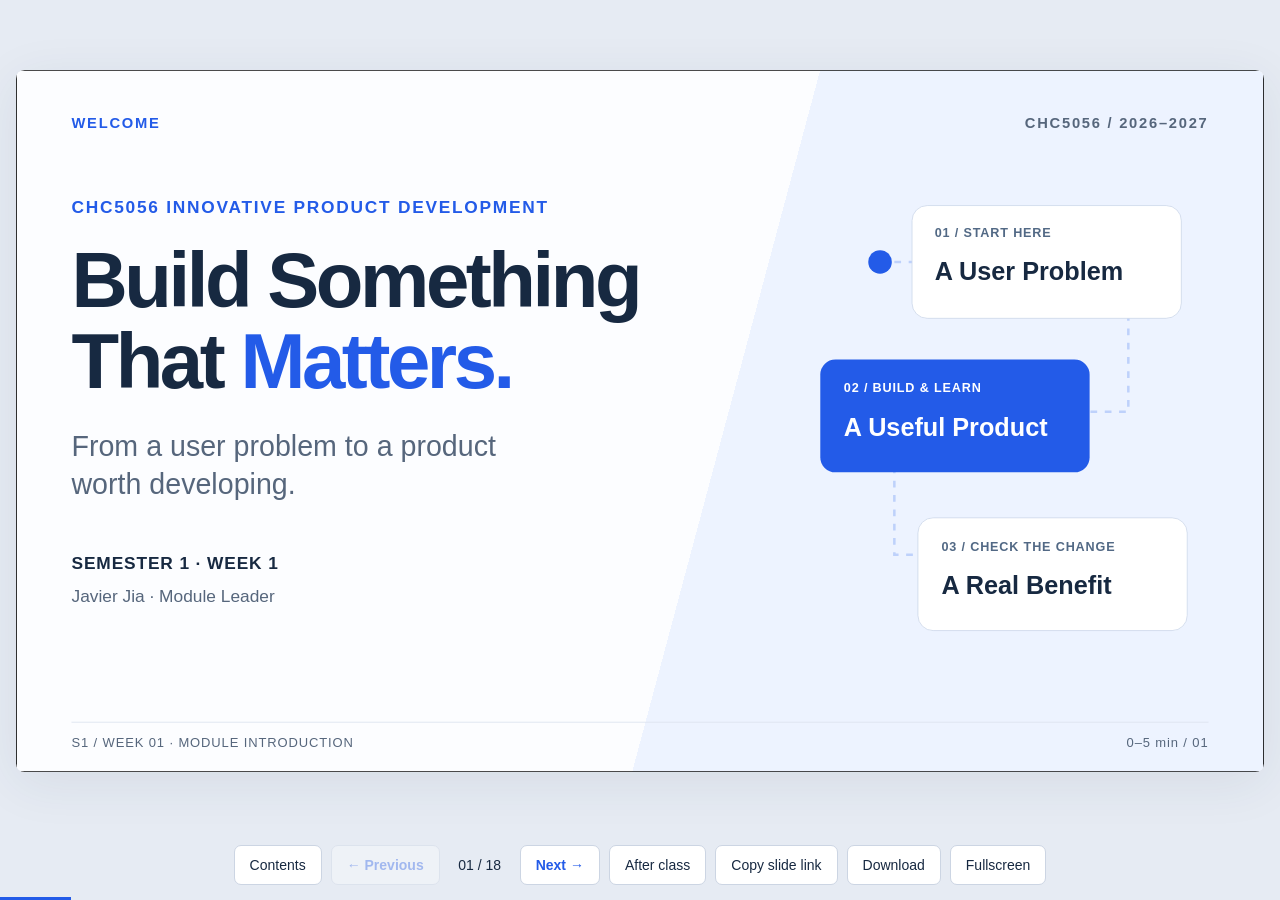
==== commit 5f01e220: "feat: add module leader profile and startup bootcamp slides with official poster" ====
--- a/2026-2027/index.html
+++ b/2026-2027/index.html
@@ -22,7 +22,44 @@
 .assessment-alert{margin-top:14px;padding:14px 18px;border-left:5px solid var(--blue);border-radius:0 10px 10px 0;background:#dbeafe;display:flex;align-items:center;gap:34px}
 .assessment-alert b{flex:none;font-size:18px;color:#1e40af}
 .assessment-alert span{font-size:18px;line-height:1.25;color:#263e62}
-</style></head><body><noscript><div class="noscript">Enable JavaScript to use this slide presentation.</div></noscript><main class="viewport" aria-label="Week 1 presentation"><div class="frame"><div class="stage"><section class="slide cover" id="slide-1" data-title="Build Something That Matters." tabindex="-1" aria-label="Slide 1: Build Something That Matters." ><div class="eyebrow"><span class="chapter">Welcome</span><span>CHC5056 / 2026–2027</span></div><div class="cover-copy"><p class="kicker">CHC5056 INNOVATIVE PRODUCT DEVELOPMENT</p><h1>Build Something<br>That <em>Matters.</em></h1><p class="lead">From a user problem to a product<br>worth developing.</p><div class="cover-meta">SEMESTER 1 · WEEK 1<br><small>Javier Jia · Module Leader</small></div></div><div class="cover-art" aria-label="Product development connects a user problem, a product and a benefit"><svg viewBox="0 0 520 590" role="img"><title>Start with a problem. Build a product. Check the benefit.</title><path d="M105 122H400V300H122V470H415" fill="none" stroke="#bed1fb" stroke-width="3" stroke-dasharray="8 9"/><circle cx="105" cy="122" r="14" fill="#235be8"/><rect x="143" y="55" width="320" height="134" rx="18" fill="#fff" stroke="#ced9eb"/><text x="170" y="92" class="svg-label">01 / START HERE</text><text x="170" y="144" class="svg-title">A User Problem</text><rect x="34" y="238" width="320" height="134" rx="18" fill="#235be8"/><text x="62" y="277" class="svg-label light">02 / BUILD &amp; LEARN</text><text x="62" y="329" class="svg-title light">A Useful Product</text><rect x="150" y="426" width="320" height="134" rx="18" fill="#fff" stroke="#ced9eb"/><text x="178" y="465" class="svg-label">03 / CHECK THE CHANGE</text><text x="178" y="517" class="svg-title">A Real Benefit</text></svg></div><p class="study-note" hidden>This module connects product development, teamwork and professional practice. You will learn to explain decisions and support claims with evidence. Use the arrow keys or the buttons to navigate. Open Contents to jump to a page; copy the address to share a specific slide.</p><footer class="slide-foot"><span>S1 / WEEK 01 · MODULE INTRODUCTION</span><span>0–5 min <span aria-hidden="true"> / </span> 01</span></footer></section><section class="slide " id="slide-2" data-title="Which Product Creates More Value?" tabindex="-1" aria-label="Slide 2: Which Product Creates More Value?" hidden><div class="eyebrow"><span class="chapter">Start with value</span><span>CHC5056 / 2026–2027</span></div><h2>Which Product Creates More Value?</h2><p class="subtitle">Campus advice service · hypothetical teaching scenario</p><div class="grid two"><article class="card "><div class="tag">OPTION A</div><h3>More Features</h3><div class="card-copy">An AI assistant, custom themes and badges.<br><br>Students still do not know when they will be seen.</div></article><article class="card blue"><div class="tag">OPTION B</div><h3>A Clearer Wait</h3><div class="card-copy">A simple queue estimate and a call-back alert.<br><br>Suppose a pilot finds less time spent waiting at the desk.</div></article></div><div class="prompt"><b>Discuss · 2 Minutes</b><span>Choose A or B. Whose experience improves? What would you check?</span></div><p class="study-note" hidden>The pilot outcome is invented for this teaching scenario. Option B has a clearer connection to the stated waiting problem. Its value still depends on evidence, reliability and whose needs it serves. A larger feature list alone does not establish value.</p><footer class="slide-foot"><span>S1 / WEEK 01 · MODULE INTRODUCTION</span><span>0–5 min <span aria-hidden="true"> / </span> 02</span></footer></section><section class="slide " id="slide-3" data-title="Three Questions for Today." tabindex="-1" aria-label="Slide 3: Three Questions for Today." hidden><div class="eyebrow"><span class="chapter">Your learning outcomes</span><span>CHC5056 / 2026–2027</span></div><h2>Three Questions for Today.</h2><div class="outcomes"><article><span>01</span><div><h3>What Is This Module For?</h3><p>Explain how product development, teamwork and professional practice connect.</p></div></article><article><span>02</span><div><h3>What Am I Responsible For?</h3><p>Identify assessment milestones and individual and team responsibilities.</p></div></article><article><span>03</span><div><h3>What Makes a Product Useful?</h3><p>Distinguish product features, user problems and intended benefits.</p></div></article></div><p class="study-note" hidden>These are the three Lecture Learning Outcomes. The exit check returns to them. Today introduces adaptive delivery through an example; detailed Scrum mechanics and planning methods come later.</p><footer class="slide-foot"><span>S1 / WEEK 01 · MODULE INTRODUCTION</span><span>5–12 min <span aria-hidden="true"> / </span> 03</span></footer></section><section class="slide " id="slide-4" data-title="Develop a Product. Show Your Contribution." tabindex="-1" aria-label="Slide 4: Develop a Product. Show Your Contribution." hidden><div class="eyebrow"><span class="chapter">The module in practice</span><span>CHC5056 / 2026–2027</span></div><h2>Develop a Product. Show Your Contribution.</h2><div class="process"><span>Discover</span><b>→</b><span>Design</span><b>→</b><span>Build</span><b>→</b><span>Review &amp; Improve</span></div><div class="grid two"><article class="card "><div class="tag">TOGETHER</div><h3>Create a Coherent Product</h3><div class="card-copy">Coordinate decisions, combine work and respond to feedback.</div></article><article class="card "><div class="tag">INDIVIDUALLY</div><h3>Explain What You Contributed</h3><div class="card-copy">Use your work, decisions and evidence to show your contribution and understanding.</div></article></div><p class="statement">Practise the technical judgement, teamwork and responsibility needed for Level 6 project work.</p><p class="study-note" hidden>A shared product does not make individual responsibility disappear. Contribution evidence can include an implemented change, a design decision with reasons, or a recorded test and its findings. The formal assessment briefs specify the evidence requirements.</p><footer class="slide-foot"><span>S1 / WEEK 01 · MODULE INTRODUCTION</span><span>5–12 min <span aria-hidden="true"> / </span> 04</span></footer></section><section class="slide " id="slide-5" data-title="One Journey. Two Semesters." tabindex="-1" aria-label="Slide 5: One Journey. Two Semesters." hidden><div class="eyebrow"><span class="chapter">Your module journey</span><span>CHC5056 / 2026–2027</span></div><h2>One Journey. Two Semesters.</h2><div class="journey"><div class="semester"><span class="tag">SEMESTER 1</span><h3>Frame → Plan → Build → Review</h3><div class="milestones"><div><b>W1–4</b><p>Explore needs<br>and shape an idea</p></div><div><b>W5</b><p>Part A<br>proposal</p></div><div><b>W10</b><p>Sprint<br>Review 1</p></div><div><b>W12</b><p>Part B +<br>Sprint Review 2</p></div></div></div><div class="semester"><span class="tag">SEMESTER 2</span><h3>Improve → Evaluate → Reflect</h3><div class="milestones"><div><b>W5</b><p>Sprint<br>Review 3</p></div><div><b>W8</b><p>Sprint<br>Review 4</p></div><div><b>W11</b><p>Review 5 +<br>Part C</p></div><div><b>W12</b><p>Final verification<br>and module review</p></div></div></div></div><p class="fine">In-person Class Test: centrally scheduled outside normal teaching. Date, time and venue to be announced.</p><p class="study-note" hidden>The journey combines product work, feedback and reflection across the year. Part B and Sprint Review 2 share the S1 Week 12 seminar session but are separately assessed. S2 Week 12 final verification adds no mark. The Class Test is not held in the normal Week 12 lecture.</p><footer class="slide-foot"><span>S1 / WEEK 01 · MODULE INTRODUCTION</span><span>5–12 min <span aria-hidden="true"> / </span> 05</span></footer></section><section class="slide " id="slide-6" data-title="Know the Purpose of Each Assessment." tabindex="-1" aria-label="Slide 6: Know the Purpose of Each Assessment." hidden><div class="eyebrow"><span class="chapter">Assessment overview</span><span>CHC5056 / 2026–2027</span></div><h2>Know the Purpose of Each Assessment.</h2><div class="assessment-cards"><article class="assessment-card"><div class="assessment-head"><h3>Part A: Project Proposal/Plan and Defence</h3><span class="ownership individual">Individual</span></div><strong class="weight">30%</strong><p>Justify a computing product proposal.</p><span class="milestone">S1 Week 5</span></article><article class="assessment-card"><div class="assessment-head"><h3>Part B: Group Presentation</h3><span class="ownership group">Group</span></div><strong class="weight group-colour">10%</strong><p>Communicate the team’s product and project.</p><span class="milestone">S1 Week 12</span></article><article class="assessment-card"><div class="assessment-head"><h3>Part C: Employability Portfolio</h3><span class="ownership individual">Individual</span></div><strong class="weight">10%</strong><p>Evidence professional development.</p><span class="milestone">S2 Week 11</span></article><article class="assessment-card"><div class="assessment-head"><h3>Part D: In-person Class Test</h3><span class="ownership individual">Individual</span></div><strong class="weight">10%</strong><p>Demonstrate module understanding.</p><span class="milestone">Centrally scheduled · details to be announced</span></article><article class="assessment-card sprint-card"><div class="assessment-head"><h3>Part D: Five Sprint Reviews</h3><span class="ownership mixed">Group + Individual</span></div><div class="sprint-body"><strong class="weight">40%</strong><p><b>Five Reviews × 8%</b><br>Each Review: Group /40 + Individual /60</p><span class="milestone">S1 W10 &amp; W12 · S2 W5, W8 &amp; W11</span></div></article></div><div class="assessment-alert"><b>First Major Milestone</b><span>Part A is due in Semester 1, Week 5. Use the current brief and rubric for full requirements.</span></div><p class="study-note" hidden>Part D totals 50%: five Sprint Reviews at 8% each, plus the In-person Class Test at 10%. Reviews take place in S1 W10, S1 W12, S2 W5, S2 W8 and S2 W11. The Class Test is centrally scheduled; date, time and venue will be communicated separately. The Part A Defence clarifies understanding where required and has no separate numerical mark.</p><footer class="slide-foot"><span>S1 / WEEK 01 · MODULE INTRODUCTION</span><span>12–22 min <span aria-hidden="true"> / </span> 06</span></footer></section><section class="slide " id="slide-7" data-title="Your First Milestone: Part A." tabindex="-1" aria-label="Slide 7: Your First Milestone: Part A." hidden><div class="eyebrow"><span class="chapter">Start preparing</span><span>CHC5056 / 2026–2027</span></div><h2>Your First Milestone: Part A.</h2><div class="parta"><div class="big-number">30<span>%</span><p>of the module</p></div><div><h3>Project Proposal/Plan<br>and Defence</h3><div class="pills"><span>Individual report</span><span>1,500 words</span><span>S1 Week 5</span></div><p class="lead small">Begin with a specific user and problem.<br>Explain why the proposed product is worth investigating.</p></div></div><div class="prompt"><b>Before Your Seminar</b><span>Read the current Part A Specification and Rubric.<br>Bring an initial idea and questions about the required evidence.</span></div><p class="study-note" hidden>Use the mandatory Project Proposal Template provided with the current brief. The exact submission date is published on the student website. Today introduces the purpose and first preparation steps; the Seminar explores the brief and rubric. Your project-interest card today is formative, and you are not committing to a final product idea.</p><footer class="slide-foot"><span>S1 / WEEK 01 · MODULE INTRODUCTION</span><span>12–22 min <span aria-hidden="true"> / </span> 07</span></footer></section><section class="slide " id="slide-8" data-title="Which Evidence Belongs Where?" tabindex="-1" aria-label="Slide 8: Which Evidence Belongs Where?" hidden><div class="eyebrow"><span class="chapter">Retrieval check 01</span><span>CHC5056 / 2026–2027</span></div><h2>Which Evidence Belongs Where?</h2><p class="subtitle">Work with a neighbour. Match each example to its primary assessment purpose.</p><div class="matching"><ol type="A"><li>A researched argument for a proposed product</li><li>A shared presentation communicating the team’s project</li><li>A portfolio showing professional development</li><li>A working increment and evidence of your contribution</li><li>Individual responses to questions about module concepts</li></ol><div class="key"><span>Part D · Class Test</span><span>Part C</span><span>Part A</span><span>Part D · Reviews</span><span>Part B</span></div></div><details class="explanation"><summary>Explore the Reasoning</summary><div><b>A → Part A · B → Part B · C → Part C · D → Sprint Reviews · E → In-person Class Test.</b><p>Explain the purpose of each match. Some project evidence supports more than one assessment, but their criteria remain distinct.</p></div></details><p class="study-note" hidden>This is a formative matching exercise, not an assessment question. Discuss the purpose before checking the explanation. In particular, distinguish communicating the group project in Part B from demonstrating product and individual contribution evidence in the Sprint Reviews.</p><footer class="slide-foot"><span>S1 / WEEK 01 · MODULE INTRODUCTION</span><span>12–22 min <span aria-hidden="true"> / </span> 08</span></footer></section><section class="slide " id="slide-9" data-title="The Project Creates and Improves the Product." tabindex="-1" aria-label="Slide 9: The Project Creates and Improves the Product." hidden><div class="eyebrow"><span class="chapter">Make the distinction</span><span>CHC5056 / 2026–2027</span></div><h2>The Project Creates and Improves the Product.</h2><div class="grid two"><article class="card "><div class="tag">PROJECT</div><h3>The Organised Work</h3><div class="card-copy">A temporary effort to design, build and evaluate a campus queue service.<div class="mini">People · time · decisions · delivery</div></div></article><article class="card blue"><div class="tag">PRODUCT</div><h3>The Result People Use</h3><div class="card-copy">The queue service that helps students know when to return.<div class="mini">A system · a service · an experience</div></div></article></div><div class="bridge">Project work <span>→</span> Product <span>→</span> Use and improvement</div><p class="statement">Finishing the work does not, by itself, prove that users benefit.</p><p class="study-note" hidden>A project has a defined purpose and a beginning and end. A product can continue to be used and improved after a particular project ends. In computing, a product can be software, a system or a service. The same distinction applies to the campus queue example.</p><footer class="slide-foot"><span>S1 / WEEK 01 · MODULE INTRODUCTION</span><span>22–32 min <span aria-hidden="true"> / </span> 09</span></footer></section><section class="slide " id="slide-10" data-title="A Feature Is Not a Benefit." tabindex="-1" aria-label="Slide 10: A Feature Is Not a Benefit." hidden><div class="eyebrow"><span class="chapter">Follow the value chain</span><span>CHC5056 / 2026–2027</span></div><h2>A Feature Is Not a Benefit.</h2><div class="problem"><span class="tag">USER PROBLEM</span><p>Students wait at the desk because they do not know when they will be called.</p></div><div class="value-chain"><article class="card "><div class="tag">FEATURE / OUTPUT</div><h3>A Queue Alert</h3><div class="card-copy">What we build and deliver.</div></article><b class="arrow">→</b><article class="card "><div class="tag">OUTCOME</div><h3>Less Waiting at the Desk</h3><div class="card-copy">The change we want to observe.</div></article><b class="arrow">→</b><article class="card blue"><div class="tag">BENEFIT</div><h3>More Control over Time</h3><div class="card-copy">Why that change matters to students.</div></article></div><p class="fine">These are intended effects in a teaching scenario. Evidence is needed to establish whether they occur.</p><p class="study-note" hidden>A feature describes something a product can do. An output is a delivered result, such as the implemented alert. An outcome is a change resulting from use. A benefit is an improvement valued by a stakeholder. The chain is a hypothesis until evidence supports the connections.</p><footer class="slide-foot"><span>S1 / WEEK 01 · MODULE INTRODUCTION</span><span>22–32 min <span aria-hidden="true"> / </span> 10</span></footer></section><section class="slide " id="slide-11" data-title="Value for Whom?" tabindex="-1" aria-label="Slide 11: Value for Whom?" hidden><div class="eyebrow"><span class="chapter">Stakeholder perspectives</span><span>CHC5056 / 2026–2027</span></div><h2>Value for Whom?</h2><div class="grid two"><article class="card "><div class="tag">STUDENT</div><h3>“Let Me Use My Time Well.”</h3><div class="card-copy">Wants a reliable estimate and enough notice to return.<div class="mini">Possible indicator: time spent waiting at the desk</div></div></article><article class="card "><div class="tag">SERVICE MANAGER</div><h3>“Keep the Service Moving.”</h3><div class="card-copy">Wants students to return on time and staff capacity to be used well.<div class="mini">Possible indicator: missed appointments</div></div></article></div><div class="prompt"><b>Think It Through</b><span>Could less waiting for students create more missed appointments?<br>Check both perspectives before claiming success.</span></div><p class="study-note" hidden>Stakeholders can value different changes. An alert sent too early might reduce time at the desk but increase missed appointments. These are hypothetical effects. Check outcomes for affected stakeholders rather than choosing a single convenient success measure.</p><footer class="slide-foot"><span>S1 / WEEK 01 · MODULE INTRODUCTION</span><span>22–32 min <span aria-hidden="true"> / </span> 11</span></footer></section><section class="slide " id="slide-12" data-title="Classify the Claim." tabindex="-1" aria-label="Slide 12: Classify the Claim." hidden><div class="eyebrow"><span class="chapter">Retrieval check 02</span><span>CHC5056 / 2026–2027</span></div><h2>Classify the Claim.</h2><p class="subtitle">Use each label once: project, feature/output, outcome, benefit, assumption.</p><ol class="statements"><li><span>Build and evaluate a queue service over six weeks.</span></li><li><span>The service sends a call-back alert.</span></li><li><span>Students spend less time waiting at the desk.</span></li><li><span>Students have more control over their time.</span></li><li><span>Students will notice the alert and return in time.</span></li></ol><details class="explanation"><summary>Explore the Reasoning</summary><div><b>1 Project · 2 Feature/output · 3 Outcome · 4 Benefit · 5 Assumption.</b><p>Statement 3 needs observation; statement 5 needs investigation. Correct this claim: “Sending an alert proves that students benefit.”</p></div></details><p class="study-note" hidden>The statements describe a hypothetical product; they are not verified findings. An outcome is a change, while a benefit explains why the change matters. The claim about returning in time is an assumption that could fail even when the alert feature works.</p><footer class="slide-foot"><span>S1 / WEEK 01 · MODULE INTRODUCTION</span><span>22–32 min <span aria-hidden="true"> / </span> 12</span></footer></section><section class="slide " id="slide-13" data-title="What Do We Still Not Know?" tabindex="-1" aria-label="Slide 13: What Do We Still Not Know?" hidden><div class="eyebrow"><span class="chapter">Work with uncertainty</span><span>CHC5056 / 2026–2027</span></div><h2>What Do We Still Not Know?</h2><p class="subtitle">A promising idea still contains unanswered questions.</p><div class="grid three"><article class="card "><div class="tag">PEOPLE</div><h3>Will Students Respond?</h3><div class="card-copy">Will they notice the alert and return in time?</div></article><article class="card "><div class="tag">SERVICE</div><h3>Will It Fit the Workflow?</h3><div class="card-copy">Can staff keep queue estimates up to date?</div></article><article class="card "><div class="tag">TECHNOLOGY</div><h3>Will It Work Reliably?</h3><div class="card-copy">Will the notification arrive when needed?</div></article></div><div class="prompt"><b>Discuss · 2 Minutes</b><span>Identify two uncertainties. Which would you investigate first, and why?</span></div><p class="study-note" hidden>An uncertainty is something we do not yet know. Name it explicitly rather than burying it inside a feature list. Useful evidence could come from observation, service records, interviews or a small trial. Detailed requirements discovery begins in Week 2.</p><footer class="slide-foot"><span>S1 / WEEK 01 · MODULE INTRODUCTION</span><span>32–38 min <span aria-hidden="true"> / </span> 13</span></footer></section><section class="slide " id="slide-14" data-title="New Evidence Should Change the Plan." tabindex="-1" aria-label="Slide 14: New Evidence Should Change the Plan." hidden><div class="eyebrow"><span class="chapter">Why adaptive delivery?</span><span>CHC5056 / 2026–2027</span></div><h2>New Evidence Should Change the Plan.</h2><div class="adapt"><div><span class="tag">INITIAL IDEA</span><h3>Send a Text Alert<br>Five Minutes before a Turn.</h3><p>Assumption: students can return in time.</p></div><div class="evidence"><span class="tag">SUPPOSE A SMALL TRIAL FINDS…</span><h3>Some Students Are<br>Ten Minutes Away.</h3><p>The alert arrives, but the timing is wrong.</p></div><div><span class="tag">REVISE AND CHECK</span><h3>Explore Earlier Notice<br>or a Return Window.</h3><p>Check waiting time and missed turns again.</p></div></div><div class="loop">Plan <b>→</b> Try <b>→</b> Observe <b>→</b> Adapt <b>↻</b></div><p class="statement">Adaptive delivery still involves planning. Evidence helps us revise it.</p><p class="study-note" hidden>The trial is hypothetical. When important needs or solutions are uncertain, a small step can expose a weak assumption before extensive development. A predictive approach plans more of the work in advance where requirements are sufficiently understood; this example illustrates why an adaptive approach can help. It does not require detailed Scrum knowledge.</p><footer class="slide-foot"><span>S1 / WEEK 01 · MODULE INTRODUCTION</span><span>32–38 min <span aria-hidden="true"> / </span> 14</span></footer></section><section class="slide " id="slide-15" data-title="Turn a Vague Idea into a Useful Starting Point." tabindex="-1" aria-label="Slide 15: Turn a Vague Idea into a Useful Starting Point." hidden><div class="eyebrow"><span class="chapter">Your turn</span><span>CHC5056 / 2026–2027</span></div><h2>Turn a Vague Idea into a Useful Starting Point.</h2><div class="idea"><span class="tag">STARTING IDEA</span><p>“An AI app for students.”</p><span class="badge">5 MINUTES</span></div><div class="worksheet"><div><b>01 / USER</b><p>Which students, in which situation?</p></div><div><b>02 / PROBLEM</b><p>What difficulty do they experience?</p></div><div><b>03 / BENEFIT</b><p>What improvement would matter?</p></div><div><b>04 / UNCERTAINTY</b><p>What do you still need to find out?</p></div></div><div class="prompt"><b>Write → Compare → Refine</b><span>3 min: write four lines. 1 min: swap with a neighbour.<br>1 min: make the user, problem or benefit more specific.</span></div><details class="explanation"><summary>Explore the Reasoning</summary><div>One possible rewrite: <b>Students visiting the advice desk</b> do not know when they will be seen. A queue-notification service could help them <b>use their waiting time more freely</b>. We need to find out whether they can return reliably after an alert. <b>The solution does not need AI unless evidence justifies it.</b></div></details><p class="study-note" hidden>Keep this four-line project-interest card for your Seminar. Identify a possible benefit, not a promise that the product will succeed. No final project choice is assessed in this lecture. Give peer feedback on specificity and reasoning, not on how technically impressive the idea sounds.</p><footer class="slide-foot"><span>S1 / WEEK 01 · MODULE INTRODUCTION</span><span>38–43 min <span aria-hidden="true"> / </span> 15</span></footer></section><section class="slide " id="slide-16" data-title="Leave with a Direction, Not Just an Idea." tabindex="-1" aria-label="Slide 16: Leave with a Direction, Not Just an Idea." hidden><div class="eyebrow"><span class="chapter">Check and continue</span><span>CHC5056 / 2026–2027</span></div><h2>Leave with a Direction, Not Just an Idea.</h2><div class="finish-grid"><div><span class="tag">EXIT CHECK</span><ol class="exit"><li>How does developing a product help you practise professional teamwork?</li><li>What is your first assessment milestone, and who is responsible?</li><li>How is a product feature different from a user benefit?</li></ol></div><div class="next"><span class="tag">BEFORE YOUR SEMINAR</span><h3>Bring Your<br>Four-Line Card.</h3><p>Read the Part A brief and rubric.<br>Bring one example of a skill you have used, and one question.</p><hr><span class="tag">NEXT WEEK</span><p><b>From Idea to Requirement</b><br>Investigate needs. Challenge assumptions.</p></div></div><p class="study-note" hidden>Use the three exit questions to check the Lecture Learning Outcomes. Your individual skills baseline is developed in the Seminar using examples from previous work. Keep one unresolved question alongside your idea card. The current Module Guide and assessment documents on the student website remain the source for formal requirements.</p><footer class="slide-foot"><span>S1 / WEEK 01 · MODULE INTRODUCTION</span><span>43–45 min <span aria-hidden="true"> / </span> 16</span></footer></section></div></div></main><nav class="toolbar" aria-label="Presentation controls"><button id="show-contents" aria-haspopup="dialog">Contents</button><button id="previous" class="nav" aria-label="Previous slide">← Previous</button><span id="counter" class="counter">01 / 16</span><button id="next" class="nav" aria-label="Next slide">Next →</button><button id="show-notes" aria-haspopup="dialog">After class</button><button id="copy-link">Copy slide link</button><button id="download">Download</button><button id="fullscreen">Fullscreen</button></nav><div class="progress" aria-hidden="true"></div><div id="status" class="status" role="status" hidden></div><div id="slide-announcement" class="sr-only" aria-live="polite" aria-atomic="true"></div><dialog id="contents" aria-labelledby="contents-title"><header><h2 id="contents-title">Week 1 · Contents</h2><button data-close aria-label="Close contents">Close ✕</button></header><ol class="contents-list"></ol><p class="dialog-hint">45 minutes · 16 slides · Use ← → or Page Up / Page Down to navigate.</p></dialog><dialog id="notes" aria-labelledby="notes-title"><header><h2 id="notes-title">After Class</h2><button data-close aria-label="Close after-class notes">Close ✕</button></header><div class="note-copy"><p class="note-section"></p><p id="notes-text"></p></div><p class="dialog-hint">Close this panel or press Escape to return to the slides.</p></dialog><script>
+
+/* Slide 2: Module Leader Profile */
+.profile-grid{display:grid;grid-template-columns:1.05fr 1.25fr;gap:26px;align-items:stretch}
+.profile-card{border:1px solid var(--line);border-radius:14px;padding:30px 28px;background:#fff;display:flex;flex-direction:column;justify-content:space-between}
+.profile-card h3{font-size:38px;margin:12px 0 6px;letter-spacing:-0.8px;color:var(--ink)}
+.profile-role{font-size:23px;color:var(--blue);font-weight:700;margin-bottom:6px}
+.profile-inst{font-size:21px;color:var(--muted);line-height:1.35}
+.cred-badges{display:flex;gap:10px;margin:20px 0 14px;flex-wrap:wrap}
+.cred-badge{background:var(--soft);border:1px solid #c6d6fc;color:var(--blue);padding:7px 15px;border-radius:24px;font-size:18px;font-weight:700}
+.profile-details{display:flex;flex-direction:column;gap:14px}
+.detail-item{border:1px solid var(--line);border-radius:14px;padding:18px 22px;background:#fff}
+.detail-item.blue{background:var(--soft);border-color:#c6d6fc}
+.detail-item h4{margin:0 0 6px;font-size:22px;color:var(--ink);letter-spacing:-0.2px}
+.detail-item.blue h4{color:var(--blue)}
+.detail-item p{margin:0;font-size:19px;line-height:1.32;color:var(--muted)}
+
+/* Slide 18: Startup Bootcamp */
+#slide-18 h2{margin:14px 0 6px;font-size:48px}
+#slide-18 .subtitle{margin:0 0 14px;font-size:22px}
+.bootcamp-layout{display:grid;grid-template-columns:1.22fr 0.88fr;gap:24px;align-items:start}
+.bootcamp-content{display:flex;flex-direction:column;gap:10px}
+.bootcamp-callout{background:#172941;border-radius:12px;padding:12px 18px;color:white;border-left:5px solid var(--blue)}
+.bootcamp-callout .tag{color:#9cb7f7;margin-bottom:3px;display:block;font-size:13px;letter-spacing:1px}
+.bootcamp-callout blockquote{margin:0;font-size:18px;line-height:1.3;color:#f0f4fd;font-style:italic}
+.bootcamp-phases{display:grid;grid-template-columns:1fr 1fr;gap:9px}
+.phase-card{border:1px solid var(--line);border-radius:10px;padding:9px 13px;background:#fff}
+.phase-card.highlight{background:var(--soft);border-color:#c6d6fc}
+.phase-tag{font-size:12px;font-weight:700;color:var(--blue);letter-spacing:0.5px;margin-bottom:2px}
+.phase-card h4{margin:0 0 2px;font-size:16px;color:var(--ink);letter-spacing:-0.2px}
+.phase-card p{margin:0;font-size:14px;line-height:1.22;color:var(--muted)}
+.phase-card strong{color:var(--ink)}
+.bootcamp-contact{border:1px solid var(--line);border-radius:10px;padding:9px 15px;background:#fff;display:flex;justify-content:space-between;align-items:center;gap:12px}
+.bootcamp-contact strong{font-size:14px;color:var(--ink);display:block;margin-bottom:1px}
+.bootcamp-contact p{margin:0;font-size:14px;line-height:1.22;color:var(--muted)}
+.bootcamp-poster-wrap{display:flex;flex-direction:column;align-items:center;justify-content:center;background:#fff;border:1px solid var(--line);border-radius:12px;padding:6px 8px;box-shadow:0 4px 20px #17294110}
+.bootcamp-poster-img{height:440px;width:auto;max-width:100%;object-fit:contain;border-radius:6px;display:block}
+.bootcamp-poster-wrap .poster-caption{margin-top:5px;font-size:12px;color:var(--muted);letter-spacing:0.5px}
+</style></head><body><noscript><div class="noscript">Enable JavaScript to use this slide presentation.</div></noscript><main class="viewport" aria-label="Week 1 presentation"><div class="frame"><div class="stage"><section class="slide cover" id="slide-1" data-title="Build Something That Matters." tabindex="-1" aria-label="Slide 1: Build Something That Matters." ><div class="eyebrow"><span class="chapter">Welcome</span><span>CHC5056 / 2026–2027</span></div><div class="cover-copy"><p class="kicker">CHC5056 INNOVATIVE PRODUCT DEVELOPMENT</p><h1>Build Something<br>That <em>Matters.</em></h1><p class="lead">From a user problem to a product<br>worth developing.</p><div class="cover-meta">SEMESTER 1 · WEEK 1<br><small>Javier Jia · Module Leader</small></div></div><div class="cover-art" aria-label="Product development connects a user problem, a product and a benefit"><svg viewBox="0 0 520 590" role="img"><title>Start with a problem. Build a product. Check the benefit.</title><path d="M105 122H400V300H122V470H415" fill="none" stroke="#bed1fb" stroke-width="3" stroke-dasharray="8 9"/><circle cx="105" cy="122" r="14" fill="#235be8"/><rect x="143" y="55" width="320" height="134" rx="18" fill="#fff" stroke="#ced9eb"/><text x="170" y="92" class="svg-label">01 / START HERE</text><text x="170" y="144" class="svg-title">A User Problem</text><rect x="34" y="238" width="320" height="134" rx="18" fill="#235be8"/><text x="62" y="277" class="svg-label light">02 / BUILD &amp; LEARN</text><text x="62" y="329" class="svg-title light">A Useful Product</text><rect x="150" y="426" width="320" height="134" rx="18" fill="#fff" stroke="#ced9eb"/><text x="178" y="465" class="svg-label">03 / CHECK THE CHANGE</text><text x="178" y="517" class="svg-title">A Real Benefit</text></svg></div><p class="study-note" hidden>This module connects product development, teamwork and professional practice. You will learn to explain decisions and support claims with evidence. Use the arrow keys or the buttons to navigate. Open Contents to jump to a page; copy the address to share a specific slide.</p><footer class="slide-foot"><span>S1 / WEEK 01 · MODULE INTRODUCTION</span><span>0–5 min <span aria-hidden="true"> / </span> 01</span></footer></section><section class="slide " id="slide-2" data-title="Meet Your Module Leader." tabindex="-1" aria-label="Slide 2: Meet Your Module Leader." hidden><div class="eyebrow"><span class="chapter">Module Leader</span><span>CHC5056 / 2026:2027</span></div><h2>Meet Your Module Leader.</h2><p class="subtitle">Guiding your journey from user discovery to working product.</p><div class="profile-grid"><article class="profile-card"><div><div class="tag">MODULE LEADER</div><h3>Javier Jia</h3><p class="profile-role">Innovative Product Development</p><p class="profile-inst">Oxford Brookes College<br>Chengdu University of Technology</p><div class="cred-badges"><span class="cred-badge">PGCiE</span><span class="cred-badge">PMP Certified</span></div></div><div class="mini">Focus: Agile Delivery, Product Discovery, Systems Thinking</div></article><div class="profile-details"><article class="detail-item blue"><h4>Module Role &amp; Mentorship</h4><p>Leading lectures, moderating Sprint Reviews, and supporting your team as you iterate from an uncertain problem to a working product.</p></article><article class="detail-item"><h4>What Drives Success Here</h4><p>Curiosity, weekly sprint momentum, open team communication, and grounding product choices in concrete user evidence.</p></article><article class="detail-item"><h4>Office Hours &amp; Communication</h4><p>Available during weekly seminars and scheduled office consultations. Bring questions early rather than waiting for milestones.</p></article></div></div><p class="study-note" hidden>Javier Jia leads CHC5056 Innovative Product Development at Oxford Brookes College, CDUT. He holds PGCiE and PMP credentials. Reach out during weekly seminars, office hours, or via university channels for academic and project guidance.</p><footer class="slide-foot"><span>S1 / WEEK 01 · MODULE INTRODUCTION</span><span>Welcome <span aria-hidden="true"> / </span> 02</span></footer></section><section class="slide " id="slide-3" data-title="Which Product Creates More Value?" tabindex="-1" aria-label="Slide 3: Which Product Creates More Value?" hidden><div class="eyebrow"><span class="chapter">Start with value</span><span>CHC5056 / 2026–2027</span></div><h2>Which Product Creates More Value?</h2><p class="subtitle">Hypothetical teaching scenario: Campus advice service</p><div class="grid two"><article class="card "><div class="tag">OPTION A</div><h3>More Features</h3><div class="card-copy">An AI assistant, custom themes and badges.<br><br>Students still do not know when they will be seen.</div></article><article class="card blue"><div class="tag">OPTION B</div><h3>A Clearer Wait</h3><div class="card-copy">A simple queue estimate and a call-back alert.<br><br>Pilot trial indicates reduced waiting time at the desk.</div></article></div><div class="prompt"><b>Discuss · 2 Minutes</b><span>Choose A or B. Whose experience improves? What would you check?</span></div><p class="study-note" hidden>The pilot outcome is invented for this teaching scenario. Option B has a clearer connection to the stated waiting problem. Its value still depends on evidence, reliability and whose needs it serves. A larger feature list alone does not establish value.</p><footer class="slide-foot"><span>S1 / WEEK 01 · MODULE INTRODUCTION</span><span>0–5 min <span aria-hidden="true"> / </span> 03</span></footer></section><section class="slide " id="slide-4" data-title="Three Questions for Today." tabindex="-1" aria-label="Slide 4: Three Questions for Today." hidden><div class="eyebrow"><span class="chapter">Your learning outcomes</span><span>CHC5056 / 2026–2027</span></div><h2>Three Questions for Today.</h2><div class="outcomes"><article><span>01</span><div><h3>What Is This Module For?</h3><p>Explain how product development, teamwork and professional practice connect.</p></div></article><article><span>02</span><div><h3>What Am I Responsible For?</h3><p>Identify assessment milestones and individual and team responsibilities.</p></div></article><article><span>03</span><div><h3>What Makes a Product Useful?</h3><p>Distinguish product features, user problems and intended benefits.</p></div></article></div><p class="study-note" hidden>These are the three Lecture Learning Outcomes. The exit check returns to them. Today introduces adaptive delivery through an example; detailed Scrum mechanics and planning methods come later.</p><footer class="slide-foot"><span>S1 / WEEK 01 · MODULE INTRODUCTION</span><span>5–12 min <span aria-hidden="true"> / </span> 04</span></footer></section><section class="slide " id="slide-5" data-title="Develop a Product. Show Your Contribution." tabindex="-1" aria-label="Slide 5: Develop a Product. Show Your Contribution." hidden><div class="eyebrow"><span class="chapter">The module in practice</span><span>CHC5056 / 2026–2027</span></div><h2>Develop a Product. Show Your Contribution.</h2><div class="process"><span>Discover</span><b>→</b><span>Design</span><b>→</b><span>Build</span><b>→</b><span>Review &amp; Improve</span></div><div class="grid two"><article class="card "><div class="tag">TOGETHER</div><h3>Create a Coherent Product</h3><div class="card-copy">Coordinate decisions, combine work and respond to feedback.</div></article><article class="card "><div class="tag">INDIVIDUALLY</div><h3>Explain What You Contributed</h3><div class="card-copy">Use your work, decisions and evidence to show your contribution and understanding.</div></article></div><p class="statement">Practise the technical judgement, teamwork and responsibility needed for Level 6 project work.</p><p class="study-note" hidden>A shared product does not make individual responsibility disappear. Contribution evidence can include an implemented change, a design decision with reasons, or a recorded test and its findings. The formal assessment briefs specify the evidence requirements.</p><footer class="slide-foot"><span>S1 / WEEK 01 · MODULE INTRODUCTION</span><span>5–12 min <span aria-hidden="true"> / </span> 05</span></footer></section><section class="slide " id="slide-6" data-title="One Journey. Two Semesters." tabindex="-1" aria-label="Slide 6: One Journey. Two Semesters." hidden><div class="eyebrow"><span class="chapter">Your module journey</span><span>CHC5056 / 2026–2027</span></div><h2>One Journey. Two Semesters.</h2><div class="journey"><div class="semester"><span class="tag">SEMESTER 1</span><h3>Frame → Plan → Build → Review</h3><div class="milestones"><div><b>W1–4</b><p>Explore needs<br>and shape an idea</p></div><div><b>W5</b><p>Part A<br>proposal</p></div><div><b>W10</b><p>Sprint<br>Review 1</p></div><div><b>W12</b><p>Part B +<br>Sprint Review 2</p></div></div></div><div class="semester"><span class="tag">SEMESTER 2</span><h3>Improve → Evaluate → Reflect</h3><div class="milestones"><div><b>W5</b><p>Sprint<br>Review 3</p></div><div><b>W8</b><p>Sprint<br>Review 4</p></div><div><b>W11</b><p>Sprint Review 5 +<br>Part C</p></div><div><b>W12</b><p>Final verification<br>and module review</p></div></div></div></div><p class="fine">In-person Class Test: centrally scheduled outside normal teaching. Date, time and venue to be announced.</p><p class="study-note" hidden>The journey combines product work, feedback and reflection across the year. Part B and Sprint Review 2 share the S1 Week 12 seminar session but are separately assessed. S2 Week 12 final verification adds no mark. The Class Test is not held in the normal Week 12 lecture.</p><footer class="slide-foot"><span>S1 / WEEK 01 · MODULE INTRODUCTION</span><span>5–12 min <span aria-hidden="true"> / </span> 06</span></footer></section><section class="slide " id="slide-7" data-title="Know the Purpose of Each Assessment." tabindex="-1" aria-label="Slide 7: Know the Purpose of Each Assessment." hidden><div class="eyebrow"><span class="chapter">Assessment overview</span><span>CHC5056 / 2026–2027</span></div><h2>Know the Purpose of Each Assessment.</h2><div class="assessment-cards"><article class="assessment-card"><div class="assessment-head"><h3>Part A: Project Proposal/Plan and Defence</h3><span class="ownership individual">Individual</span></div><strong class="weight">30%</strong><p>Justify a computing product proposal.</p><span class="milestone">S1 Week 5</span></article><article class="assessment-card"><div class="assessment-head"><h3>Part B: Group Presentation</h3><span class="ownership group">Group</span></div><strong class="weight group-colour">10%</strong><p>Communicate the team’s product and project.</p><span class="milestone">S1 Week 12</span></article><article class="assessment-card"><div class="assessment-head"><h3>Part C: Employability Portfolio</h3><span class="ownership individual">Individual</span></div><strong class="weight">10%</strong><p>Evidence professional development.</p><span class="milestone">S2 Week 11</span></article><article class="assessment-card"><div class="assessment-head"><h3>Part D: In-person Class Test</h3><span class="ownership individual">Individual</span></div><strong class="weight">10%</strong><p>Demonstrate module understanding.</p><span class="milestone">Centrally scheduled · details to be announced</span></article><article class="assessment-card sprint-card"><div class="assessment-head"><h3>Part D: Five Sprint Reviews</h3><span class="ownership mixed">Group + Individual</span></div><div class="sprint-body"><strong class="weight">40%</strong><p><b>Five Reviews × 8%</b><br>Each Review: Group /40 + Individual /60</p><span class="milestone">S1 W10 &amp; W12 · S2 W5, W8 &amp; W11</span></div></article></div><div class="assessment-alert"><b>First Major Milestone</b><span>Part A is due in Semester 1, Week 5. Use the current brief and rubric for full requirements.</span></div><p class="study-note" hidden>Part D totals 50%: five Sprint Reviews at 8% each, plus the In-person Class Test at 10%. Reviews take place in S1 W10, S1 W12, S2 W5, S2 W8 and S2 W11. The Class Test is centrally scheduled; date, time and venue will be communicated separately. The Part A Defence clarifies understanding where required and has no separate numerical mark.</p><footer class="slide-foot"><span>S1 / WEEK 01 · MODULE INTRODUCTION</span><span>12–22 min <span aria-hidden="true"> / </span> 07</span></footer></section><section class="slide " id="slide-8" data-title="Your First Milestone: Part A." tabindex="-1" aria-label="Slide 8: Your First Milestone: Part A." hidden><div class="eyebrow"><span class="chapter">Start preparing</span><span>CHC5056 / 2026–2027</span></div><h2>Your First Milestone: Part A.</h2><div class="parta"><div class="big-number">30<span>%</span><p>of the module</p></div><div><h3>Project Proposal/Plan<br>and Defence</h3><div class="pills"><span>Individual report</span><span>1,500 words</span><span>S1 Week 5</span></div><p class="lead small">Begin with a specific user and problem.<br>Explain why the proposed product is worth investigating.</p></div></div><div class="prompt"><b>Before Your Seminar</b><span>Read the current Part A Specification and Rubric.<br>Bring an initial idea and questions about the required evidence.</span></div><p class="study-note" hidden>Use the mandatory Project Proposal Template provided with the current brief. The exact submission date is published on the student website. Today introduces the purpose and first preparation steps; the Seminar explores the brief and rubric. Your Four-Line Idea Card today is formative, and you are not committing to a final product idea.</p><footer class="slide-foot"><span>S1 / WEEK 01 · MODULE INTRODUCTION</span><span>12–22 min <span aria-hidden="true"> / </span> 08</span></footer></section><section class="slide " id="slide-9" data-title="Which Evidence Belongs Where?" tabindex="-1" aria-label="Slide 9: Which Evidence Belongs Where?" hidden><div class="eyebrow"><span class="chapter">Retrieval check 01</span><span>CHC5056 / 2026–2027</span></div><h2>Which Evidence Belongs Where?</h2><p class="subtitle">Work with a neighbour. Match each example to its primary assessment purpose.</p><div class="matching"><ol type="A"><li>A researched argument for a proposed product</li><li>A shared presentation communicating the team’s project</li><li>A portfolio showing professional development</li><li>A working increment and evidence of your contribution</li><li>Individual responses to questions about module concepts</li></ol><div class="key"><span>Part D · Class Test</span><span>Part C</span><span>Part A</span><span>Part D · Reviews</span><span>Part B</span></div></div><details class="explanation"><summary>Explore the Reasoning</summary><div><b>A → Part A · B → Part B · C → Part C · D → Sprint Reviews · E → In-person Class Test.</b><p>Explain the purpose of each match. Some project evidence supports more than one assessment, but their criteria remain distinct.</p></div></details><p class="study-note" hidden>This is a formative matching exercise, not an assessment question. Discuss the purpose before checking the explanation. In particular, distinguish communicating the group project in Part B from demonstrating product and individual contribution evidence in the Sprint Reviews.</p><footer class="slide-foot"><span>S1 / WEEK 01 · MODULE INTRODUCTION</span><span>12–22 min <span aria-hidden="true"> / </span> 09</span></footer></section><section class="slide " id="slide-10" data-title="The Project Creates and Improves the Product." tabindex="-1" aria-label="Slide 10: The Project Creates and Improves the Product." hidden><div class="eyebrow"><span class="chapter">Make the distinction</span><span>CHC5056 / 2026–2027</span></div><h2>The Project Creates and Improves the Product.</h2><div class="grid two"><article class="card "><div class="tag">PROJECT</div><h3>The Organised Work</h3><div class="card-copy">A temporary effort to design, build and evaluate a campus queue service.<div class="mini">People · time · decisions · delivery</div></div></article><article class="card blue"><div class="tag">PRODUCT</div><h3>The Result People Use</h3><div class="card-copy">The queue service that helps students know when to return.<div class="mini">A system · a service · an experience</div></div></article></div><div class="bridge">Project work <span>→</span> Product <span>→</span> Use and improvement</div><p class="statement">Finishing the work does not, by itself, prove that users benefit.</p><p class="study-note" hidden>A project has a defined purpose and a beginning and end. A product can continue to be used and improved after a particular project ends. In computing, a product can be software, a system or a service. The same distinction applies to the campus queue example.</p><footer class="slide-foot"><span>S1 / WEEK 01 · MODULE INTRODUCTION</span><span>22–32 min <span aria-hidden="true"> / </span> 10</span></footer></section><section class="slide " id="slide-11" data-title="A Feature Is Not a Benefit." tabindex="-1" aria-label="Slide 11: A Feature Is Not a Benefit." hidden><div class="eyebrow"><span class="chapter">Follow the value chain</span><span>CHC5056 / 2026–2027</span></div><h2>A Feature Is Not a Benefit.</h2><div class="problem"><span class="tag">USER PROBLEM</span><p>Students wait at the desk because they do not know when they will be called.</p></div><div class="value-chain"><article class="card "><div class="tag">FEATURE / OUTPUT</div><h3>A Queue Alert</h3><div class="card-copy">What we build and deliver.</div></article><b class="arrow">→</b><article class="card "><div class="tag">OUTCOME</div><h3>Less Waiting at the Desk</h3><div class="card-copy">The change we want to observe.</div></article><b class="arrow">→</b><article class="card blue"><div class="tag">BENEFIT</div><h3>More Control over Time</h3><div class="card-copy">Why that change matters to students.</div></article></div><p class="fine">These are intended effects in a teaching scenario. Evidence is needed to establish whether they occur.</p><p class="study-note" hidden>A feature describes something a product can do. An output is a delivered result, such as the implemented alert. An outcome is a change resulting from use. A benefit is an improvement valued by a stakeholder. The chain is a hypothesis until evidence supports the connections.</p><footer class="slide-foot"><span>S1 / WEEK 01 · MODULE INTRODUCTION</span><span>22–32 min <span aria-hidden="true"> / </span> 11</span></footer></section><section class="slide " id="slide-12" data-title="Value for Whom?" tabindex="-1" aria-label="Slide 12: Value for Whom?" hidden><div class="eyebrow"><span class="chapter">Stakeholder perspectives</span><span>CHC5056 / 2026–2027</span></div><h2>Value for Whom?</h2><div class="grid two"><article class="card "><div class="tag">STUDENT</div><h3>“Let Me Use My Time Well.”</h3><div class="card-copy">Wants a reliable estimate and enough notice to return.<div class="mini">Possible indicator: time spent waiting at the desk</div></div></article><article class="card "><div class="tag">SERVICE MANAGER</div><h3>“Keep the Service Moving.”</h3><div class="card-copy">Wants students to return on time and staff capacity to be used well.<div class="mini">Possible indicator: missed appointments</div></div></article></div><div class="prompt"><b>Think It Through</b><span>Could less waiting for students create more missed appointments?<br>Check both perspectives before claiming success.</span></div><p class="study-note" hidden>Stakeholders can value different changes. An alert sent too early might reduce time at the desk but increase missed appointments. These are hypothetical effects. Check outcomes for affected stakeholders rather than choosing a single convenient success measure.</p><footer class="slide-foot"><span>S1 / WEEK 01 · MODULE INTRODUCTION</span><span>22–32 min <span aria-hidden="true"> / </span> 12</span></footer></section><section class="slide " id="slide-13" data-title="Classify the Claim." tabindex="-1" aria-label="Slide 13: Classify the Claim." hidden><div class="eyebrow"><span class="chapter">Retrieval check 02</span><span>CHC5056 / 2026–2027</span></div><h2>Classify the Claim.</h2><p class="subtitle">Use each label once: project, feature/output, outcome, benefit, assumption.</p><ol class="statements"><li><span>Build and evaluate a queue service over six weeks.</span></li><li><span>The service sends a call-back alert.</span></li><li><span>Students spend less time waiting at the desk.</span></li><li><span>Students have more control over their time.</span></li><li><span>Students will notice the alert and return in time.</span></li></ol><details class="explanation"><summary>Explore the Reasoning</summary><div><b>1 Project · 2 Feature/output · 3 Outcome · 4 Benefit · 5 Assumption.</b><p>Statement 3 needs observation; statement 5 needs investigation. Correct this claim: “Sending an alert proves that students benefit.”</p></div></details><p class="study-note" hidden>The statements describe a hypothetical product; they are not verified findings. An outcome is a change, while a benefit explains why the change matters. The claim about returning in time is an assumption that could fail even when the alert feature works.</p><footer class="slide-foot"><span>S1 / WEEK 01 · MODULE INTRODUCTION</span><span>22–32 min <span aria-hidden="true"> / </span> 13</span></footer></section><section class="slide " id="slide-14" data-title="What Do We Still Not Know?" tabindex="-1" aria-label="Slide 14: What Do We Still Not Know?" hidden><div class="eyebrow"><span class="chapter">Work with uncertainty</span><span>CHC5056 / 2026–2027</span></div><h2>What Do We Still Not Know?</h2><p class="subtitle">A promising idea still contains unanswered questions.</p><div class="grid three"><article class="card "><div class="tag">PEOPLE</div><h3>Will Students Respond?</h3><div class="card-copy">Will they notice the alert and return in time?</div></article><article class="card "><div class="tag">SERVICE</div><h3>Will It Fit the Workflow?</h3><div class="card-copy">Can staff keep queue estimates up to date?</div></article><article class="card "><div class="tag">TECHNOLOGY</div><h3>Will It Work Reliably?</h3><div class="card-copy">Will the notification arrive when needed?</div></article></div><div class="prompt"><b>Discuss · 2 Minutes</b><span>Identify two uncertainties. Which would you investigate first, and why?</span></div><p class="study-note" hidden>An uncertainty is something we do not yet know. Name it explicitly rather than burying it inside a feature list. Useful evidence could come from observation, service records, interviews or a small trial. Detailed requirements discovery begins in Week 2.</p><footer class="slide-foot"><span>S1 / WEEK 01 · MODULE INTRODUCTION</span><span>32–38 min <span aria-hidden="true"> / </span> 14</span></footer></section><section class="slide " id="slide-15" data-title="New Evidence Should Change the Plan." tabindex="-1" aria-label="Slide 15: New Evidence Should Change the Plan." hidden><div class="eyebrow"><span class="chapter">Why adaptive delivery?</span><span>CHC5056 / 2026–2027</span></div><h2>New Evidence Should Change the Plan.</h2><div class="adapt"><div><span class="tag">INITIAL IDEA</span><h3>Send a Text Alert<br>Five Minutes before a Turn.</h3><p>Assumption: students can return in time.</p></div><div class="evidence"><span class="tag">SUPPOSE A SMALL TRIAL FINDS…</span><h3>Some Students Are<br>Ten Minutes Away.</h3><p>The alert arrives, but the timing is wrong.</p></div><div><span class="tag">REVISE AND CHECK</span><h3>Explore Earlier Notice<br>or a Return Window.</h3><p>Check waiting time and missed turns again.</p></div></div><div class="loop">Plan <b>→</b> Try <b>→</b> Observe <b>→</b> Adapt <b>↻</b></div><p class="statement">Adaptive delivery still involves planning. Evidence helps us revise it.</p><p class="study-note" hidden>The trial is hypothetical. When important needs or solutions are uncertain, a small step can expose a weak assumption before extensive development. A predictive approach plans more of the work in advance where requirements are sufficiently understood; this example illustrates why an adaptive approach can help. It does not require detailed Scrum knowledge.</p><footer class="slide-foot"><span>S1 / WEEK 01 · MODULE INTRODUCTION</span><span>32–38 min <span aria-hidden="true"> / </span> 15</span></footer></section><section class="slide " id="slide-16" data-title="Turn a Vague Idea into a Useful Starting Point." tabindex="-1" aria-label="Slide 16: Turn a Vague Idea into a Useful Starting Point." hidden><div class="eyebrow"><span class="chapter">Your turn</span><span>CHC5056 / 2026–2027</span></div><h2>Turn a Vague Idea into a Useful Starting Point.</h2><div class="idea"><span class="tag">STARTING IDEA</span><p>“An AI app for students.”</p><span class="badge">5 MINUTES</span></div><div class="worksheet"><div><b>01 / USER</b><p>Which students, in which situation?</p></div><div><b>02 / PROBLEM</b><p>What difficulty do they experience?</p></div><div><b>03 / BENEFIT</b><p>What improvement would matter?</p></div><div><b>04 / UNCERTAINTY</b><p>What do you still need to find out?</p></div></div><div class="prompt"><b>Write → Compare → Refine</b><span>3 min: write four lines. 1 min: swap with a neighbour.<br>1 min: make the user, problem or benefit more specific.</span></div><details class="explanation"><summary>Explore the Reasoning</summary><div>One possible rewrite: <b>Students visiting the advice desk</b> do not know when they will be seen. A queue-notification service could help them <b>use their waiting time more freely</b>. We need to find out whether they can return reliably after an alert. <b>The solution does not need AI unless evidence justifies it.</b></div></details><p class="study-note" hidden>Keep this Four-Line Idea Card for your Seminar. Identify a possible benefit, not a promise that the product will succeed. No final project choice is assessed in this lecture. Give peer feedback on specificity and reasoning, not on how technically impressive the idea sounds.</p><footer class="slide-foot"><span>S1 / WEEK 01 · MODULE INTRODUCTION</span><span>38–43 min <span aria-hidden="true"> / </span> 16</span></footer></section><section class="slide " id="slide-17" data-title="Leave with a Direction, Not Just an Idea." tabindex="-1" aria-label="Slide 17: Leave with a Direction, Not Just an Idea." hidden><div class="eyebrow"><span class="chapter">Check and continue</span><span>CHC5056 / 2026–2027</span></div><h2>Leave with a Direction, Not Just an Idea.</h2><div class="finish-grid"><div><span class="tag">EXIT CHECK</span><ol class="exit"><li>How does developing a product help you practise professional teamwork?</li><li>What is your first assessment milestone, and who is responsible?</li><li>How is a product feature different from a user benefit?</li></ol></div><div class="next"><span class="tag">BEFORE YOUR SEMINAR</span><h3>Bring Your<br>Four-Line Idea Card.</h3><p>Read the Part A brief and rubric.<br>Bring one example of a skill you have used, and one question.</p><hr><span class="tag">NEXT WEEK</span><p><b>From Idea to Requirement</b><br>Investigate needs. Challenge assumptions.</p></div></div><p class="study-note" hidden>Use the three exit questions to check the Lecture Learning Outcomes. Your individual skills baseline is developed in the Seminar using examples from previous work. Keep one unresolved question alongside your Four-Line Idea Card. The current Module Guide and assessment documents on the student website remain the source for formal requirements.</p><footer class="slide-foot"><span>S1 / WEEK 01 · MODULE INTRODUCTION</span><span>43–45 min <span aria-hidden="true"> / </span> 17</span></footer></section><section class="slide " id="slide-18" data-title="Extracurricular Opportunity: 2nd Startup Bootcamp." tabindex="-1" aria-label="Slide 18: Extracurricular Opportunity: 2nd Startup Bootcamp." hidden><div class="eyebrow"><span class="chapter">Extracurricular Opportunity</span><span>CHC5056 / 2026:2027</span></div><h2>2nd Startup Bootcamp 2026/2027.</h2><p class="subtitle">Unleash your entrepreneurial spirit: open to all students across all programmes.</p><div class="bootcamp-layout"><div class="bootcamp-content"><div class="bootcamp-callout"><span class="tag">INVITATION FROM MACIEK</span><blockquote>“If any of you wish to know how to kick off a startup, or just curious about entrepreneurship, please join the boot camp or just contact Maciek.”</blockquote></div><div class="bootcamp-phases"><article class="phase-card highlight"><div class="phase-tag">PHASE 1: REGISTER</div><h4>Team Registration</h4><p>Teams of 3 to 4 people. Shape your business idea.<br><strong>Deadline: 31.12.2026</strong></p></article><article class="phase-card"><div class="phase-tag">PHASE 2: SUBMIT</div><h4>Executive Summary</h4><p>Submit a summary of your venture proposal.<br><strong>Deadline: 26.02.2027</strong></p></article><article class="phase-card"><div class="phase-tag">PHASE 3: DEVELOP</div><h4>Mentorship &amp; Bootcamp</h4><p>Hands-on work with mentors to refine your business.<br><strong>Date: 16.04.2027</strong></p></article><article class="phase-card highlight"><div class="phase-tag">PHASE 4: PRESENT</div><h4>Final Pitch Presentation</h4><p>15-minute presentation to convince the judges.<br><strong>Date: 17.04.2027</strong></p></article></div><div class="bootcamp-contact"><div><strong>How to Register:</strong><p>Scan the WeChat QR code on the poster to join the group.</p></div><div><strong>Inquiries:</strong><p>Contact Maciek: <code style="color:var(--blue); font-size:15px;">maciek@zy.cdut.edu.cn</code></p></div></div></div><div class="bootcamp-poster-wrap"><img src="poster.png" alt="2nd Start-Up Bootcamp Official Poster" class="bootcamp-poster-img"><div class="poster-caption">Official Poster · Scan QR code to join WeChat</div></div></div><p class="study-note" hidden>The 2nd Startup Bootcamp runs across four phases from team registration in December 2026 through the final pitch in April 2027. Teams of 3 to 4 students are welcome from all degree programmes. Scan the WeChat QR code on the poster or contact Maciek at maciek@zy.cdut.edu.cn.</p><footer class="slide-foot"><span>S1 / WEEK 01 · MODULE INTRODUCTION</span><span>Notice <span aria-hidden="true"> / </span> 18</span></footer></section></div></div></main><nav class="toolbar" aria-label="Presentation controls"><button id="show-contents" aria-haspopup="dialog">Contents</button><button id="previous" class="nav" aria-label="Previous slide">← Previous</button><span id="counter" class="counter">01 / 18</span><button id="next" class="nav" aria-label="Next slide">Next →</button><button id="show-notes" aria-haspopup="dialog">After class</button><button id="copy-link">Copy slide link</button><button id="download">Download</button><button id="fullscreen">Fullscreen</button></nav><div class="progress" aria-hidden="true"></div><div id="status" class="status" role="status" hidden></div><div id="slide-announcement" class="sr-only" aria-live="polite" aria-atomic="true"></div><dialog id="contents" aria-labelledby="contents-title"><header><h2 id="contents-title">Week 1 · Contents</h2><button data-close aria-label="Close contents">Close ✕</button></header><ol class="contents-list"></ol><p class="dialog-hint">45 minutes · 18 slides · Use ← → or Page Up / Page Down to navigate.</p></dialog><dialog id="notes" aria-labelledby="notes-title"><header><h2 id="notes-title">After Class</h2><button data-close aria-label="Close after-class notes">Close ✕</button></header><div class="note-copy"><p class="note-section"></p><p id="notes-text"></p></div><p class="dialog-hint">Close this panel or press Escape to return to the slides.</p></dialog><script>
 const slides = [...document.querySelectorAll('.slide')];
 const stage = document.querySelector('.stage');
 const frame = document.querySelector('.frame');
